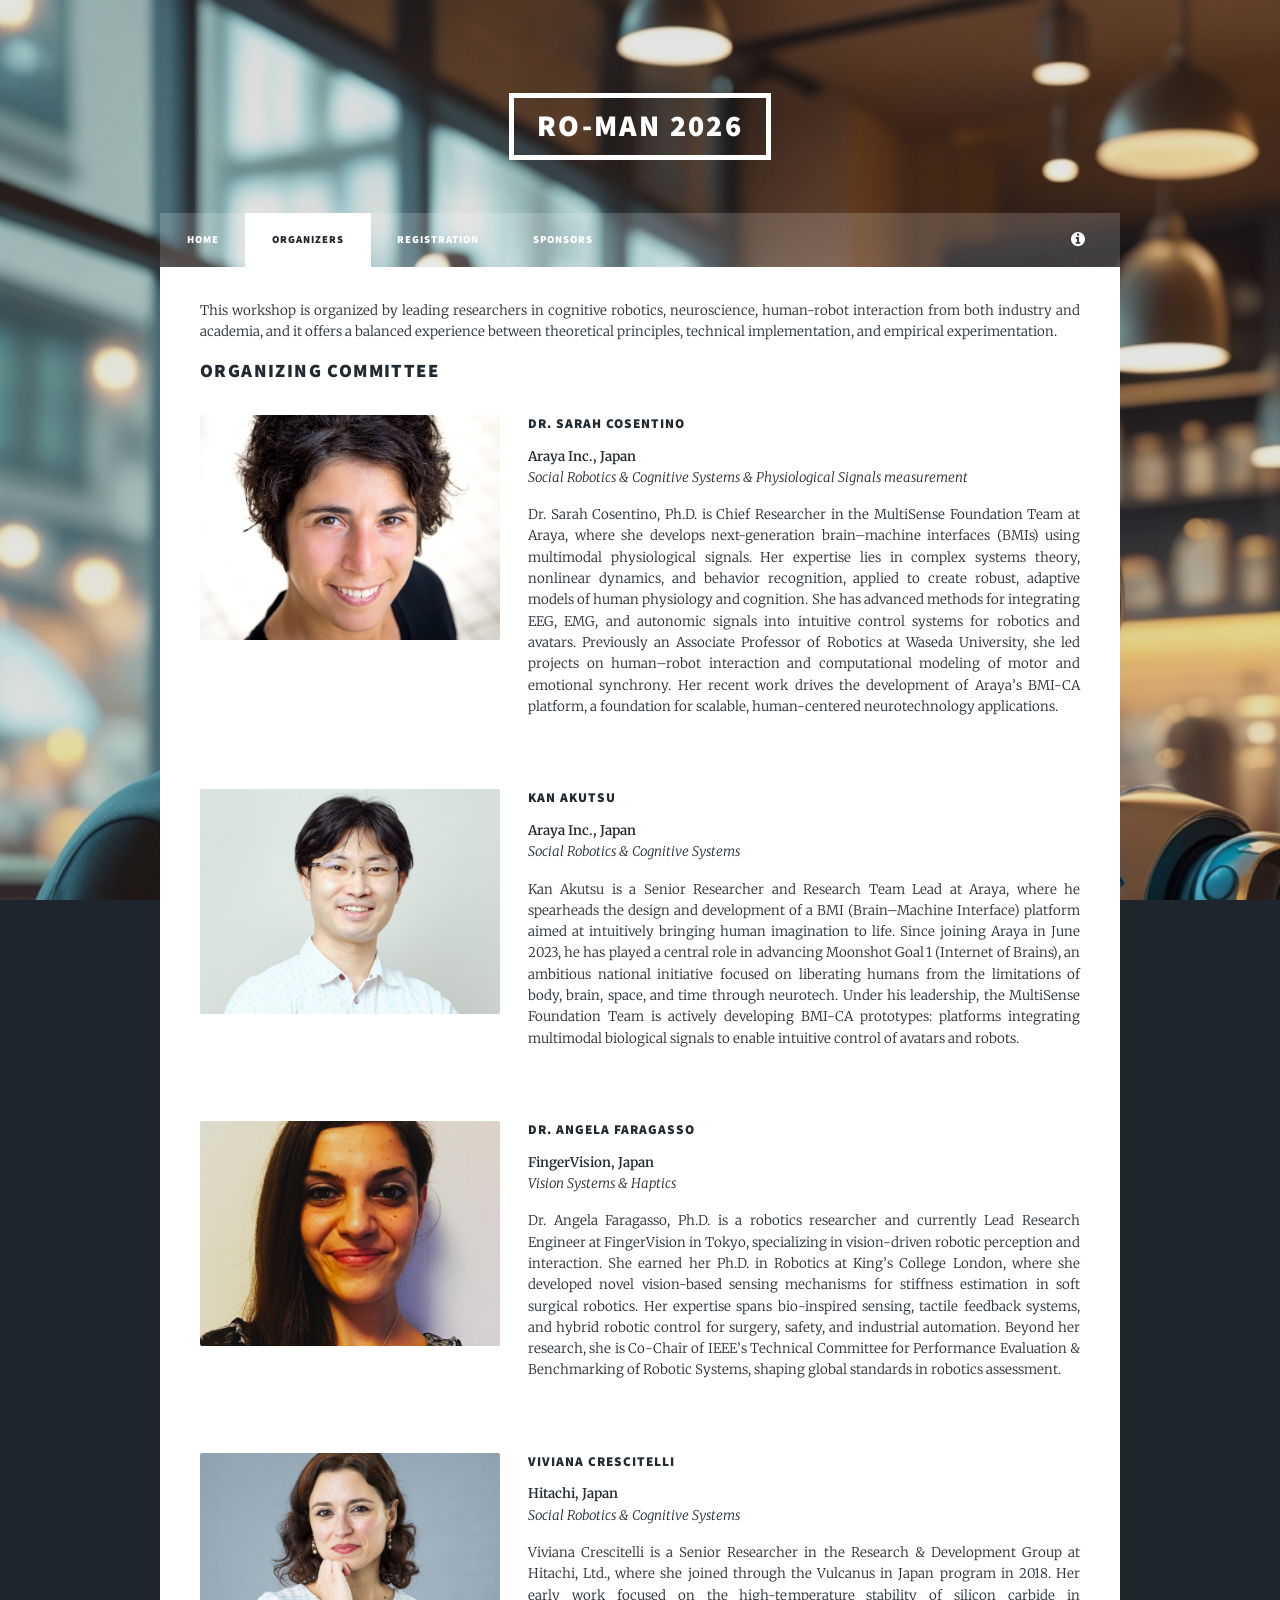
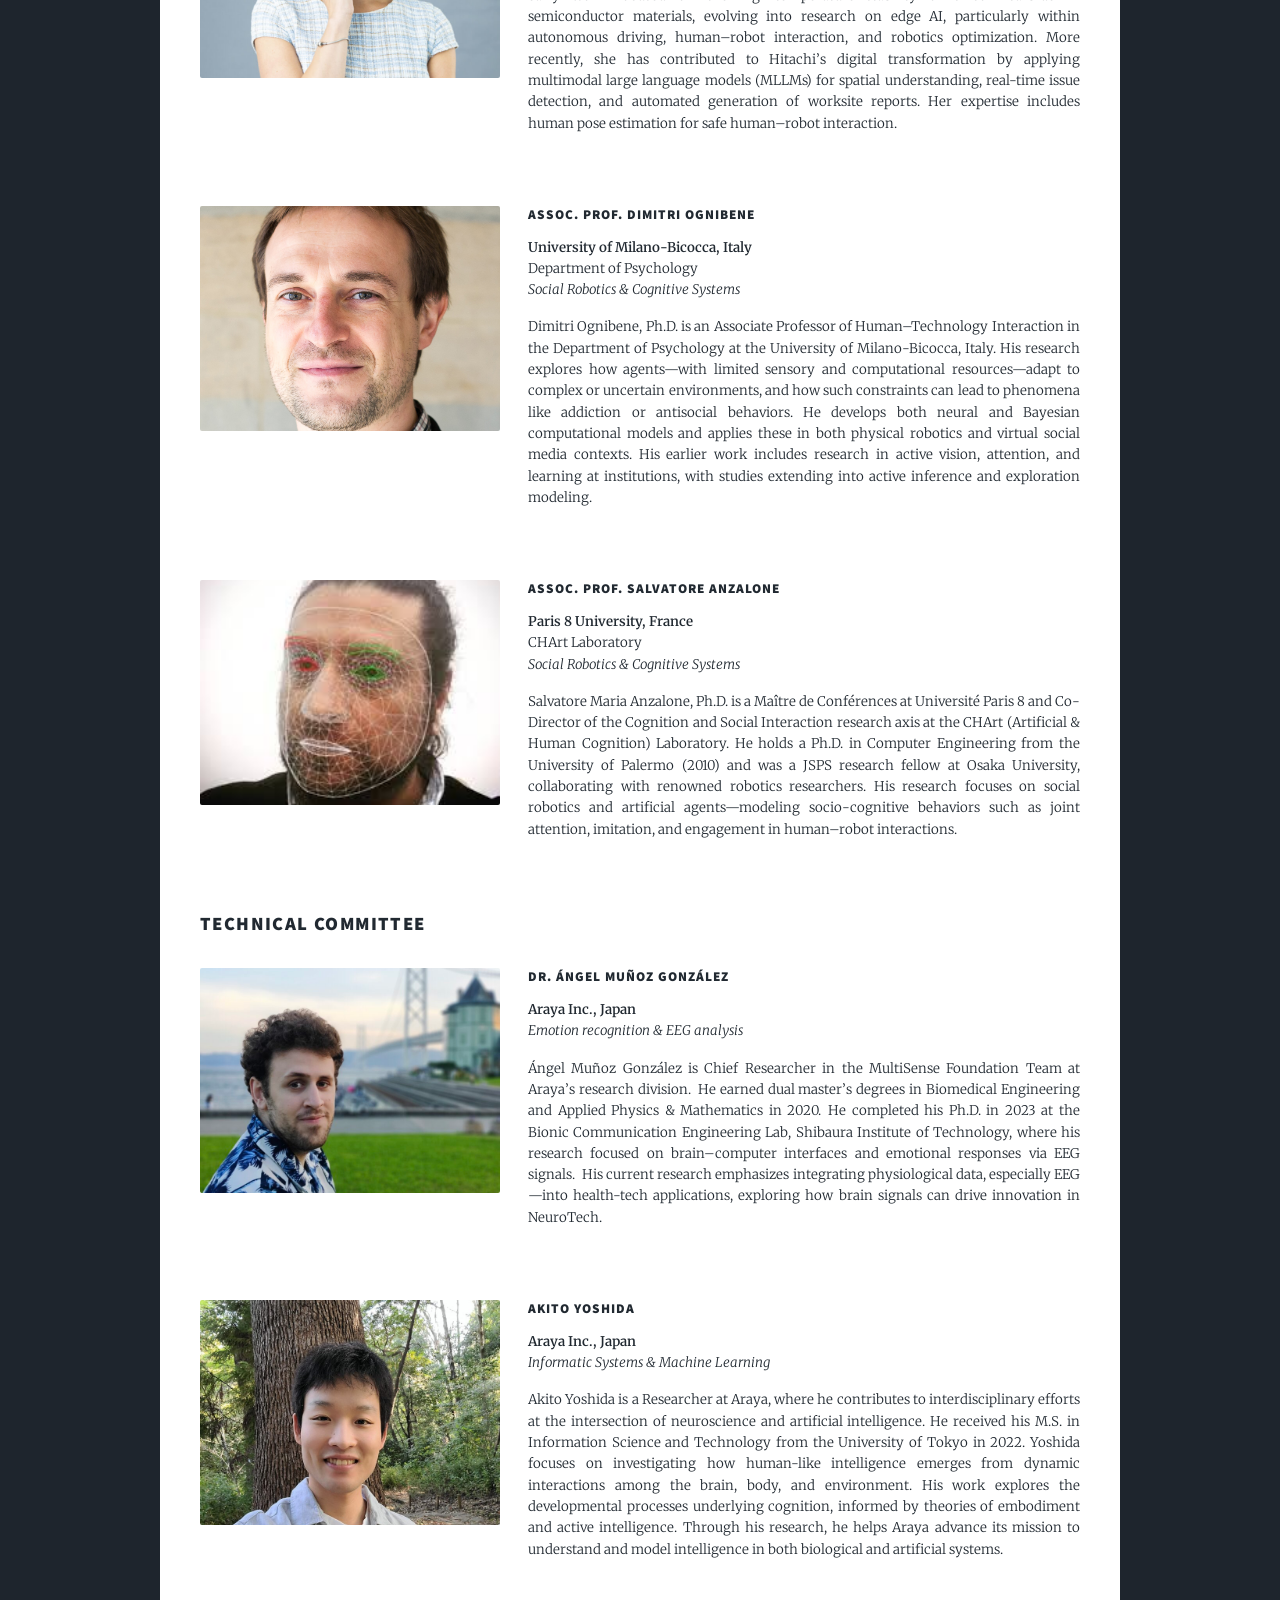
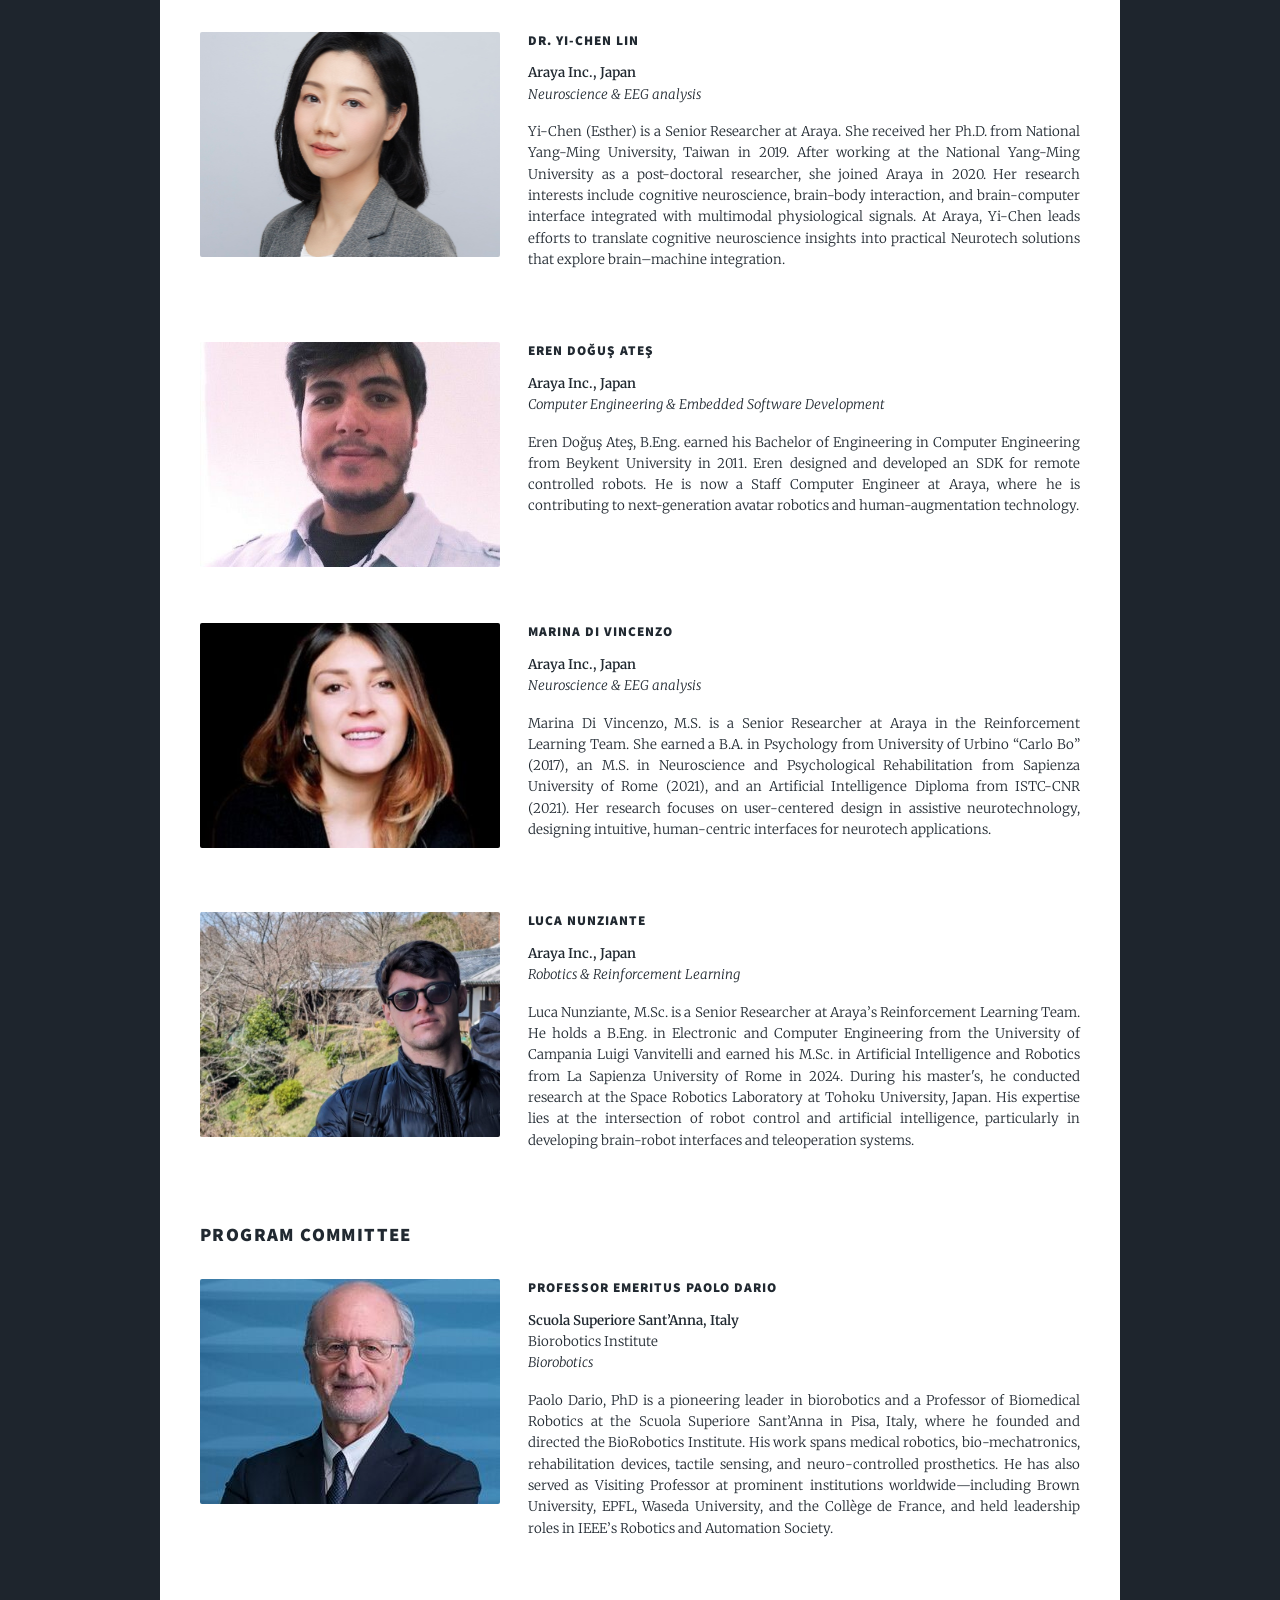
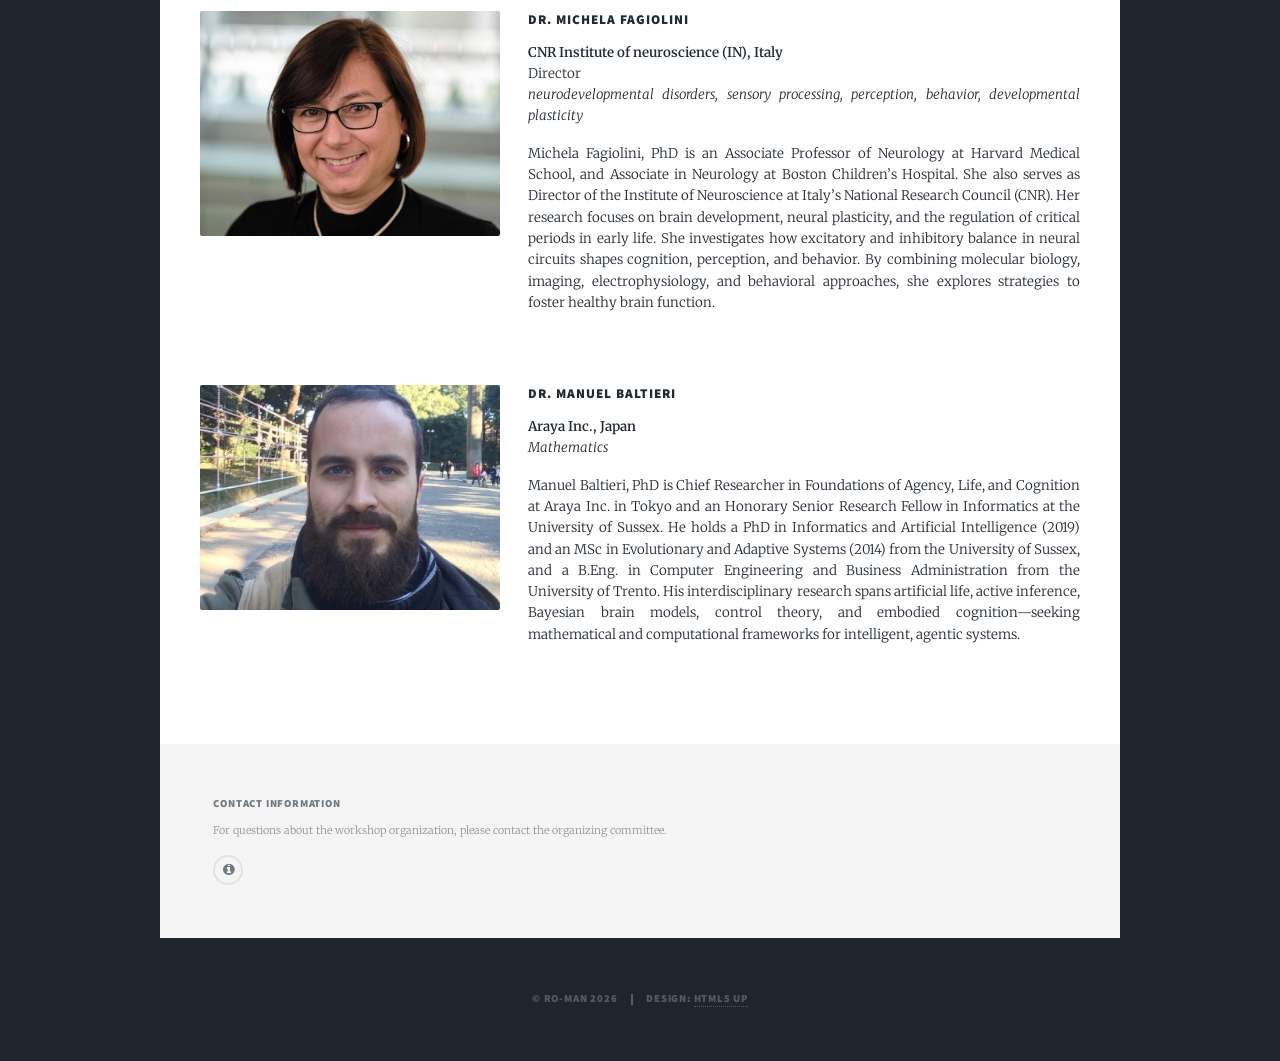
==== organizers.html @ e5a33636 "Initial 2026 Arkairos workshop website" ====
<!DOCTYPE HTML>
<!--
	Massively by HTML5 UP
	html5up.net | @ajlkn
	Free for personal and commercial use under the CCA 3.0 license (html5up.net/license)
-->
<html>
	<head>
		<title>Organizers - Extended Self II: AI Symbiosis, Agency, and Trust in Robotic Avatars</title>
		<meta charset="utf-8" />
		<meta name="viewport" content="width=device-width, initial-scale=1, user-scalable=no" />
		<link rel="stylesheet" href="assets/css/main.css" />
		<noscript><link rel="stylesheet" href="assets/css/noscript.css" /></noscript>
		<link rel="icon" href="images/favicon-16x16.png" type="image/png" sizes="16x16"/>

		<style>
		/* Media layout for organizer entries */
		.organizer{
			display:flex;
			gap:28px;
			align-items:flex-start;
			margin:32px 0 56px;
		}
		.organizer .photo{
			flex:0 0 300px;           /* image column width */
			max-width:300px;
			width:100%;
			aspect-ratio:4/3;         /* keeps shape like the screenshot */
			object-fit:cover;
			border-radius:2px;
		}
		.organizer .bio{
			flex:1;
		}
		@media (max-width: 980px){
			.organizer{ flex-direction:column; }
			.organizer .photo{ max-width:100%; }
		}
		</style>

	</head>
	<body class="is-loading">

		<!-- Wrapper -->
			<div id="wrapper">

				<!-- Header -->
					<header id="header">
						<a href="https://ro-man2026.org/" class="logo"> RO-MAN 2026 </a>
					</header>

				<!-- Nav -->
					<nav id="nav">
						<ul class="links">
							<li><a href="index.html">Home</a></li>
							<!-- <li><a href="gallery.html">Gallery</a></li> -->
							<li class="active"><a href="organizers.html">Organizers</a></li>
							<li><a href="registration.html">Registration</a></li>
							<!-- <li><a href="program.html">Program</a></li> -->
							<!-- <li><a href="contributions.html">Contributions</a></li> -->
							<li><a href="sponsors.html">Sponsors</a></li>
						</ul>
						<ul class="icons">
							<li><a href="https://www.jst.go.jp/moonshot/en/program/goal1/index.html" class="icon fa-info-circle"><span class="label">MOONSHOT Goal1</span></a></li>
						</ul>
					</nav>

				<!-- Main -->
					<div id="main">

						<!-- Post -->
							<section class="post">
								<p>
									This workshop is organized by leading researchers in cognitive robotics, neuroscience, human-robot interaction from both industry and academia,
									and it offers a balanced experience between theoretical principles, technical implementation, and empirical experimentation.
								</p>
<div>
								<!-- Organizers -->
								<h2>Organizing committee</h2>

								<div class="organizer">
									<img class="photo" src="images/org/sarah.jpg" alt="Dr. Sarah Cosentino">
									<div class="bio">
										<h4>Dr. Sarah Cosentino</h4>
										<p><strong>Araya Inc., Japan</strong><br>
										<em>Social Robotics &amp; Cognitive Systems &amp; Physiological Signals measurement</em>
										</p>
										<p>Dr. Sarah Cosentino, Ph.D. is Chief Researcher in the MultiSense Foundation Team at Araya, where 
											she develops next-generation brain–machine interfaces (BMIs) using multimodal physiological signals.
											Her expertise lies in complex systems theory, nonlinear dynamics, and behavior recognition, applied 
											to create robust, adaptive models of human physiology and cognition. She has advanced methods for 
											integrating EEG, EMG, and autonomic signals into intuitive control systems for robotics and avatars.
											Previously an Associate Professor of Robotics at Waseda University, she led projects on human–robot 
											interaction and computational modeling of motor and emotional synchrony. Her recent work drives the 
											development of Araya’s BMI-CA platform, a foundation for scalable, human-centered neurotechnology 
											applications.
										</p>
									</div>
								</div>

								<div class="organizer">
									<img class="photo" src="images/org/akutsu.jpeg" alt="Kan Akutsu">
									<div class="bio">
										<h4>Kan Akutsu</h4>
										<p><strong>Araya Inc., Japan</strong><br>
										<em>Social Robotics &amp; Cognitive Systems</em>
										</p>
										<p>Kan Akutsu is a Senior Researcher and Research Team Lead at Araya, where 
											he spearheads the design and development of a BMI (Brain–Machine Interface) 
											platform aimed at intuitively bringing human imagination to life. Since 
											joining Araya in June 2023, he has played a central role in advancing Moonshot 
											Goal 1 (Internet of Brains), an ambitious national initiative focused on liberating 
											humans from the limitations of body, brain, space, and time through neurotech. Under 
											his leadership, the MultiSense Foundation Team is actively developing BMI‑CA prototypes: 
											platforms integrating multimodal biological signals to enable intuitive control 
											of avatars and robots. 
										</p>
									</div>
								</div>

								<div class="organizer">
									<img class="photo" src="images/org/angela.png" alt="Dr. Angela Faragasso">
									<div class="bio">
										<h4>Dr. Angela Faragasso</h4>
										<p><strong>FingerVision, Japan</strong><br>
										<em>Vision Systems &amp; Haptics</em>
										</p>
										<p>Dr. Angela Faragasso, Ph.D. is a robotics researcher and currently Lead Research Engineer 
											at FingerVision in Tokyo, specializing in vision-driven robotic perception and interaction.
											She earned her Ph.D. in Robotics at King’s College London, where she developed novel 
											vision-based sensing mechanisms for stiffness estimation in soft surgical robotics.
											Her expertise spans bio-inspired sensing, tactile feedback systems, and hybrid robotic control 
											for surgery, safety, and industrial automation. Beyond her research, she is Co-Chair of IEEE’s 
											Technical Committee for Performance Evaluation & Benchmarking of Robotic Systems, shaping 
											global standards in robotics assessment.
										</p>
									</div>
								</div>

								<div class="organizer">
									<img class="photo" src="images/org/viviana.jpg" alt="Viviana Crescitelli">
									<div class="bio">
										<h4>Viviana Crescitelli</h4>
										<p><strong>Hitachi, Japan</strong><br>
										<em>Social Robotics &amp; Cognitive Systems</em>
										</p>
										<p>Viviana Crescitelli is a Senior Researcher in the Research & Development Group at Hitachi, 
											Ltd., where she joined through the Vulcanus in Japan program in 2018. Her early work focused 
											on the high-temperature stability of silicon carbide in semiconductor materials, evolving 
											into research on edge AI, particularly within autonomous driving, human–robot interaction, 
											and robotics optimization. More recently, she has contributed to Hitachi’s digital 
											transformation by applying multimodal large language models (MLLMs) for spatial understanding, 
											real-time issue detection, and automated generation of worksite reports. Her expertise includes 
											human pose estimation for safe human–robot interaction. 
										</p>
									</div>
								</div>

								<div class="organizer">
									<img class="photo" src="images/org/dimitri.jpg" alt="Assoc. Prof. Dimitri Ognibene">
									<div class="bio">
										<h4>Assoc. Prof. Dimitri Ognibene</h4>
										<p><strong>University of Milano-Bicocca, Italy</strong><br>
											Department of Psychology<br>
										<em>Social Robotics &amp; Cognitive Systems</em>
										</p>
										<p>Dimitri Ognibene, Ph.D. is an Associate Professor of Human–Technology Interaction 
											in the Department of Psychology at the University of Milano-Bicocca, Italy. His 
											research explores how agents—with limited sensory and computational resources—adapt 
											to complex or uncertain environments, and how such constraints can lead to phenomena 
											like addiction or antisocial behaviors. He develops both neural and Bayesian 
											computational models and applies these in both physical robotics and virtual social 
											media contexts. His earlier work includes research in active vision, attention, and 
											learning at institutions, with studies extending into active inference and exploration modeling.
										</p>
									</div>
								</div>

								<div class="organizer">
									<img class="photo" src="images/org/salvatore.jpg" alt="Assoc. Prof. Salvatore Anzalone">
									<div class="bio">
										<h4>Assoc. Prof. Salvatore Anzalone</h4>
										<p><strong>Paris 8 University, France</strong><br>
											CHArt Laboratory<br>
										<em>Social Robotics &amp; Cognitive Systems</em>
										</p>
										<p>Salvatore Maria Anzalone, Ph.D. is a Maître de Conférences at Université Paris 8 
											and Co-Director of the Cognition and Social Interaction research axis at the CHArt 
											(Artificial & Human Cognition) Laboratory. He holds a Ph.D. in Computer Engineering 
											from the University of Palermo (2010) and was a JSPS research fellow at Osaka University, 
											collaborating with renowned robotics researchers. His research focuses on social robotics 
											and artificial agents—modeling socio-cognitive behaviors such as joint attention, 
											imitation, and engagement in human–robot interactions.
										</p>
									</div>
								</div>								
</div>
<div>
								<!-- Technical -->
								<h2>Technical committee</h2>

								<div class="organizer">
									<img class="photo" src="images/org/angel.jpg" alt="Dr. Ángel Muñoz González">
									<div class="bio">
										<h4>Dr. Ángel Muñoz González</h4>
										<p><strong>Araya Inc., Japan</strong><br>
										<em>Emotion recognition &amp; EEG analysis</em>
										</p>
										<p> Ángel Muñoz González is Chief Researcher in the MultiSense Foundation Team at Araya’s 
											research division. He earned dual master’s degrees in Biomedical Engineering 
											and Applied Physics & Mathematics in 2020. He completed his Ph.D. in 2023 at 
											the Bionic Communication Engineering Lab, Shibaura Institute of Technology, 
											where his research focused on brain–computer interfaces and emotional responses 
											via EEG signals. His current research emphasizes integrating physiological data, especially 
											EEG—into health-tech applications, exploring how brain signals can drive innovation in NeuroTech. 
										</p>
									</div>
								</div>

								<div class="organizer">
									<img class="photo" src="images/org/akito.jpg" alt="Akito Yoshida">
									<div class="bio">
										<h4>Akito Yoshida</h4>
										<p><strong>Araya Inc., Japan</strong><br>
										<em>Informatic Systems &amp; Machine Learning</em>
										</p>
										<p>Akito Yoshida is a Researcher at Araya, where he contributes to interdisciplinary efforts 
											at the intersection of neuroscience and artificial intelligence. He received his M.S. in 
											Information Science and Technology from the University of Tokyo in 2022. Yoshida focuses 
											on investigating how human-like intelligence emerges from dynamic interactions among the 
											brain, body, and environment. His work explores the developmental processes underlying 
											cognition, informed by theories of embodiment and active intelligence. Through his research, 
											he helps Araya advance its mission to understand and model intelligence in both biological 
											and artificial systems.
										</p>
									</div>
								</div>

								<div class="organizer">
									<img class="photo" src="images/org/esther.jpg" alt="Dr. Yi-Chen Lin">
									<div class="bio">
										<h4>Dr. Yi-Chen Lin</h4>
										<p><strong>Araya Inc., Japan</strong><br>
										<em>Neuroscience &amp; EEG analysis</em>
										</p>
										<p>Yi-Chen (Esther) is a Senior Researcher at Araya. She received her Ph.D. 
											from National Yang-Ming University, Taiwan in 2019.	After working at the 
											National Yang-Ming University as a post-doctoral researcher, she joined 
											Araya in 2020. Her research interests include cognitive neuroscience, 
											brain-body interaction, and brain-computer interface integrated with 
											multimodal physiological signals. At Araya, Yi‑Chen leads efforts to 
											translate cognitive neuroscience insights into practical Neurotech 
											solutions that explore brain–machine integration.
											
										</p>
									</div>
								</div>

								<div class="organizer">
									<img class="photo" src="images/org/eren.jpg" alt="Eren Doğuş Ateş">
									<div class="bio">
										<h4>Eren Doğuş Ateş</h4>
										<p><strong>Araya Inc., Japan</strong><br>
										<em>Computer Engineering &amp; Embedded Software Development</em>
										</p>
										<p>Eren Doğuş Ateş, B.Eng. earned his Bachelor of Engineering 
											in Computer Engineering from Beykent University in 2011. 
											Eren designed and developed an SDK for remote controlled robots. He is now a Staff 
											Computer Engineer at Araya, where he is contributing to next-generation avatar 
											robotics and human-augmentation technology.
										</p>
									</div>
								</div>

								<div class="organizer">
									<img class="photo" src="images/org/marina.jpeg" alt="Marina Di Vincenzo">
									<div class="bio">
										<h4>Marina Di Vincenzo</h4>
										<p><strong>Araya Inc., Japan</strong><br>
										<em>Neuroscience &amp; EEG analysis</em>
										</p>
										<p>Marina Di Vincenzo, M.S. is a Senior Researcher at Araya in the Reinforcement Learning Team.
											She earned a B.A. in Psychology from University of Urbino “Carlo Bo” (2017), an M.S. in 
											Neuroscience and Psychological Rehabilitation from Sapienza University of Rome (2021), 
											and an Artificial Intelligence Diploma from ISTC‑CNR (2021). Her research focuses on 
											user‑centered design in assistive neurotechnology, designing intuitive, human-centric 
											interfaces for neurotech applications.
										</p>
									</div>
								</div>

								<div class="organizer">
									<img class="photo" src="images/org/luca.jpg" alt="Luca Nunziante">
									<div class="bio">
										<h4>Luca Nunziante</h4>
										<p><strong>Araya Inc., Japan</strong><br>
										<em>Robotics &amp; Reinforcement Learning</em>
										</p>
										<p>Luca Nunziante, M.Sc. is a Senior Researcher at Araya’s Reinforcement Learning Team.
											He holds a B.Eng. in Electronic and Computer Engineering from the University of Campania 
											Luigi Vanvitelli and earned his M.Sc. in Artificial Intelligence and Robotics from 
											La Sapienza University of Rome in 2024. During his master's, he conducted research at 
											the Space Robotics Laboratory at Tohoku University, Japan. His expertise lies at the
											intersection of robot control and artificial intelligence, particularly in developing 
											brain-robot interfaces and teleoperation systems.
										</p>
									</div>
								</div>		
</div>
<div>								
								<!-- Peer review -->
								<h2>Program committee</h2>

								<div class="organizer">
									<img class="photo" src="images/org/paolo.jpg" alt="Professor Emeritus Paolo Dario">
									<div class="bio">
										<h4>Professor Emeritus Paolo Dario</h4>
										<p><strong>Scuola Superiore Sant’Anna, Italy</strong><br>
											Biorobotics Institute<br>
										<em>Biorobotics</em>
										</p>
										<p>Paolo Dario, PhD is a pioneering leader in biorobotics and a Professor of Biomedical Robotics 
											at the Scuola Superiore Sant’Anna in Pisa, Italy, where he founded and directed the BioRobotics Institute. 
											His work spans medical robotics, bio‑mechatronics, rehabilitation devices, tactile sensing, and 
											neuro‑controlled prosthetics. He has also served as Visiting Professor at prominent 
											institutions worldwide—including Brown University, EPFL, Waseda University, and the Collège de 
											France, and held leadership roles in IEEE’s Robotics and Automation Society.
										</p>
									</div>
								</div>
								
								<div class="organizer">
									<img class="photo" src="images/org/michela.jpg" alt="Dr. Michela Fagiolini">
									<div class="bio">
										<h4>Dr. Michela Fagiolini</h4>
										<p><strong>CNR Institute of neuroscience (IN), Italy</strong><br>
											Director<br>
										<em>neurodevelopmental disorders, sensory processing, perception, behavior, developmental plasticity</em>
										</p>
										<p>Michela Fagiolini, PhD is an Associate Professor of Neurology at Harvard Medical School, and Associate 
											in Neurology at Boston Children’s Hospital. She also serves as Director of the Institute of Neuroscience at 
											Italy’s National Research Council (CNR). Her research focuses on brain development, neural plasticity, 
											and the regulation of critical periods in early life. She investigates how excitatory and inhibitory 
											balance in neural circuits shapes cognition, perception, and behavior. By combining molecular biology, 
											imaging, electrophysiology, and behavioral approaches, she explores strategies to foster healthy 
											brain function.
										</p>
									</div>
								</div>

								<div class="organizer">
									<img class="photo" src="images/org/manuel.jpg" alt="Dr. Manuel Baltieri">
									<div class="bio">
										<h4>Dr. Manuel Baltieri</h4>
										<p><strong>Araya Inc., Japan</strong><br>
										<em>Mathematics</em>
										</p>
										<p>Manuel Baltieri, PhD is Chief Researcher in Foundations of Agency, Life, and Cognition at Araya Inc. in Tokyo 
											and an Honorary Senior Research Fellow in Informatics at the University of Sussex. He holds a PhD in Informatics 
											and Artificial Intelligence (2019) and an MSc in Evolutionary and Adaptive Systems (2014) from the University of 
											Sussex, and a B.Eng. in Computer Engineering and Business Administration from the University of Trento.
											His interdisciplinary research spans artificial life, active inference, Bayesian brain models, control theory, and 
											embodied cognition—seeking mathematical and computational frameworks for intelligent, agentic systems.
										</p>
									</div>
								</div>

</div>




<!--
								<h3>Invited Speakers</h3>
								<p>We are pleased to announce distinguished speakers who will share their expertise in various aspects of agency and trust in robotic avatars:</p>

								<div class="table-wrapper">
									<table>
										<thead>
											<tr>
												<th>Name</th>
												<th>Affiliation</th>
												<th>Research Focus</th>
												<th>Talk Topic</th>
											</tr>
										</thead>
										<tbody>
											<tr>
												<td><strong>Dr. Sarah Cosentino</strong></td>
												<td>Waseda University</td>
												<td>Social Robotics</td>
												<td>Cognitive Foundations of Avatar Control</td>
											</tr>
											<tr>
												<td><strong>Prof. Fabio Bonsignorio</strong></td>
												<td>Scuola Superiore Sant'Anna</td>
												<td>Cognitive Robotics</td>
												<td>Measuring Agency in Robotic Systems</td>
											</tr>
											<tr>
												<td><strong>To be announced</strong></td>
												<td>Leading Institution</td>
												<td>Neuroscience & HCI</td>
												<td>Neural Mechanisms of Agency</td>
											</tr>
											<tr>
												<td><strong>To be announced</strong></td>
												<td>Leading Institution</td>
												<td>Avatar Technologies</td>
												<td>Trust in Virtual Embodiment</td>
											</tr>
										</tbody>
									</table>
								</div>

								<h3>Panel Members</h3>
								<p>The workshop will feature a multidisciplinary panel discussion bringing together experts from different fields:</p>
								<ul>
									<li><strong>Cognitive Neuroscience:</strong> Understanding the neural basis of agency</li>
									<li><strong>Robotics Engineering:</strong> Technical challenges in avatar control systems</li>
									<li><strong>Human Factors:</strong> User experience and interface design</li>
									<li><strong>Psychology:</strong> Trust and acceptance in human-machine interaction</li>
									<li><strong>Ethics:</strong> Implications of post-biological control systems</li>
								</ul>

								<h3>Technical Committee Support</h3>
								<p>This workshop is supported by relevant IEEE RAS Technical Committees and research groups focused on:</p>
								<ul>
									<li>Cognitive Robotics</li>
									<li>Human-Robot Interaction</li>
									<li>Performance Evaluation and Benchmarking</li>
									<li>Teleoperation and Telepresence</li>
								</ul>
							-->
							</section>

					</div>

				<!-- Footer -->
					<footer id="footer">
						<section>
							<h3>Contact Information</h3>
							<p>For questions about the workshop organization, please contact the organizing committee.</p>
							<ul class="icons alt">
								<li><a href="https://www.jst.go.jp/moonshot/en/program/goal1/index.html" class="icon fa-info-circle"><span class="label">MOONSHOT Goal1</span></a></li>
							</ul>
						</section>
					</footer>

				<!-- Copyright -->
					<div id="copyright">
						<ul><li>&copy; RO-MAN 2026</li><li>Design: <a href="https://html5up.net">HTML5 UP</a></li></ul>
					</div>

			</div>

		<!-- Scripts -->
			<script src="assets/js/jquery.min.js"></script>
			<script src="assets/js/jquery.scrollex.min.js"></script>
			<script src="assets/js/jquery.scrolly.min.js"></script>
			<script src="assets/js/skel.min.js"></script>
			<script src="assets/js/util.js"></script>
			<script src="assets/js/main.js"></script>

	</body>
</html>
---- assets/css/main.css ----
@import url(font-awesome.min.css);
@import url("https://fonts.googleapis.com/css?family=Merriweather:300,700,300italic,700italic|Source+Sans+Pro:900");

/*
	Massively by HTML5 UP
	html5up.net | @ajlkn
	Free for personal and commercial use under the CCA 3.0 license (html5up.net/license)
*/

/* Reset */

	html, body, div, span, applet, object, iframe, h1, h2, h3, h4, h5, h6, p, blockquote, pre, a, abbr, acronym, address, big, cite, code, del, dfn, em, img, ins, kbd, q, s, samp, small, strike, strong, sub, sup, tt, var, b, u, i, center, dl, dt, dd, ol, ul, li, fieldset, form, label, legend, table, caption, tbody, tfoot, thead, tr, th, td, article, aside, canvas, details, embed, figure, figcaption, footer, header, hgroup, menu, nav, output, ruby, section, summary, time, mark, audio, video {
		margin: 0;
		padding: 0;
		border: 0;
		font-size: 100%;
		font: inherit;
		vertical-align: baseline;
	}

	article, aside, details, figcaption, figure, footer, header, hgroup, menu, nav, section {
		display: block;
	}

	body {
		line-height: 1;
	}

	ol, ul {
		list-style: none;
	}

	blockquote, q {
		quotes: none;
	}

	blockquote:before, blockquote:after, q:before, q:after {
		content: '';
		content: none;
	}

	table {
		border-collapse: collapse;
		border-spacing: 0;
	}

	body {
		-webkit-text-size-adjust: none;
	}

/* Box Model */

	*, *:before, *:after {
		-moz-box-sizing: border-box;
		-webkit-box-sizing: border-box;
		box-sizing: border-box;
	}

/* Grid */

	.row {
		border-bottom: solid 1px transparent;
		-moz-box-sizing: border-box;
		-webkit-box-sizing: border-box;
		box-sizing: border-box;
	}

	.row > * {
		float: left;
		-moz-box-sizing: border-box;
		-webkit-box-sizing: border-box;
		box-sizing: border-box;
	}

	.row:after, .row:before {
		content: '';
		display: block;
		clear: both;
		height: 0;
	}

	.row.uniform > * > :first-child {
		margin-top: 0;
	}

	.row.uniform > * > :last-child {
		margin-bottom: 0;
	}

	.row.\30 \25 > * {
		padding: 0 0 0 0rem;
	}

	.row.\30 \25 {
		margin: 0 0 -1px 0rem;
	}

	.row.uniform.\30 \25 > * {
		padding: 0rem 0 0 0rem;
	}

	.row.uniform.\30 \25 {
		margin: 0rem 0 -1px 0rem;
	}

	.row > * {
		padding: 0 0 0 1.5rem;
	}

	.row {
		margin: 0 0 -1px -1.5rem;
	}

	.row.uniform > * {
		padding: 1.5rem 0 0 1.5rem;
	}

	.row.uniform {
		margin: -1.5rem 0 -1px -1.5rem;
	}

	.row.\32 00\25 > * {
		padding: 0 0 0 3rem;
	}

	.row.\32 00\25 {
		margin: 0 0 -1px -3rem;
	}

	.row.uniform.\32 00\25 > * {
		padding: 3rem 0 0 3rem;
	}

	.row.uniform.\32 00\25 {
		margin: -3rem 0 -1px -3rem;
	}

	.row.\31 50\25 > * {
		padding: 0 0 0 2.25rem;
	}

	.row.\31 50\25 {
		margin: 0 0 -1px -2.25rem;
	}

	.row.uniform.\31 50\25 > * {
		padding: 2.25rem 0 0 2.25rem;
	}

	.row.uniform.\31 50\25 {
		margin: -2.25rem 0 -1px -2.25rem;
	}

	.row.\35 0\25 > * {
		padding: 0 0 0 0.75rem;
	}

	.row.\35 0\25 {
		margin: 0 0 -1px -0.75rem;
	}

	.row.uniform.\35 0\25 > * {
		padding: 0.75rem 0 0 0.75rem;
	}

	.row.uniform.\35 0\25 {
		margin: -0.75rem 0 -1px -0.75rem;
	}

	.row.\32 5\25 > * {
		padding: 0 0 0 0.375rem;
	}

	.row.\32 5\25 {
		margin: 0 0 -1px -0.375rem;
	}

	.row.uniform.\32 5\25 > * {
		padding: 0.375rem 0 0 0.375rem;
	}

	.row.uniform.\32 5\25 {
		margin: -0.375rem 0 -1px -0.375rem;
	}

	.\31 2u, .\31 2u\24 {
		width: 100%;
		clear: none;
		margin-left: 0;
	}

	.\31 1u, .\31 1u\24 {
		width: 91.6666666667%;
		clear: none;
		margin-left: 0;
	}

	.\31 0u, .\31 0u\24 {
		width: 83.3333333333%;
		clear: none;
		margin-left: 0;
	}

	.\39 u, .\39 u\24 {
		width: 75%;
		clear: none;
		margin-left: 0;
	}

	.\38 u, .\38 u\24 {
		width: 66.6666666667%;
		clear: none;
		margin-left: 0;
	}

	.\37 u, .\37 u\24 {
		width: 58.3333333333%;
		clear: none;
		margin-left: 0;
	}

	.\36 u, .\36 u\24 {
		width: 50%;
		clear: none;
		margin-left: 0;
	}

	.\35 u, .\35 u\24 {
		width: 41.6666666667%;
		clear: none;
		margin-left: 0;
	}

	.\34 u, .\34 u\24 {
		width: 33.3333333333%;
		clear: none;
		margin-left: 0;
	}

	.\33 u, .\33 u\24 {
		width: 25%;
		clear: none;
		margin-left: 0;
	}

	.\32 u, .\32 u\24 {
		width: 16.6666666667%;
		clear: none;
		margin-left: 0;
	}

	.\31 u, .\31 u\24 {
		width: 8.3333333333%;
		clear: none;
		margin-left: 0;
	}

	.\31 2u\24 + *,
	.\31 1u\24 + *,
	.\31 0u\24 + *,
	.\39 u\24 + *,
	.\38 u\24 + *,
	.\37 u\24 + *,
	.\36 u\24 + *,
	.\35 u\24 + *,
	.\34 u\24 + *,
	.\33 u\24 + *,
	.\32 u\24 + *,
	.\31 u\24 + * {
		clear: left;
	}

	.\-11u {
		margin-left: 91.66667%;
	}

	.\-10u {
		margin-left: 83.33333%;
	}

	.\-9u {
		margin-left: 75%;
	}

	.\-8u {
		margin-left: 66.66667%;
	}

	.\-7u {
		margin-left: 58.33333%;
	}

	.\-6u {
		margin-left: 50%;
	}

	.\-5u {
		margin-left: 41.66667%;
	}

	.\-4u {
		margin-left: 33.33333%;
	}

	.\-3u {
		margin-left: 25%;
	}

	.\-2u {
		margin-left: 16.66667%;
	}

	.\-1u {
		margin-left: 8.33333%;
	}

	@media screen and (max-width: 1680px) {

		.row > * {
			padding: 0 0 0 1.5rem;
		}

		.row {
			margin: 0 0 -1px -1.5rem;
		}

		.row.uniform > * {
			padding: 1.5rem 0 0 1.5rem;
		}

		.row.uniform {
			margin: -1.5rem 0 -1px -1.5rem;
		}

		.row.\32 00\25 > * {
			padding: 0 0 0 3rem;
		}

		.row.\32 00\25 {
			margin: 0 0 -1px -3rem;
		}

		.row.uniform.\32 00\25 > * {
			padding: 3rem 0 0 3rem;
		}

		.row.uniform.\32 00\25 {
			margin: -3rem 0 -1px -3rem;
		}

		.row.\31 50\25 > * {
			padding: 0 0 0 2.25rem;
		}

		.row.\31 50\25 {
			margin: 0 0 -1px -2.25rem;
		}

		.row.uniform.\31 50\25 > * {
			padding: 2.25rem 0 0 2.25rem;
		}

		.row.uniform.\31 50\25 {
			margin: -2.25rem 0 -1px -2.25rem;
		}

		.row.\35 0\25 > * {
			padding: 0 0 0 0.75rem;
		}

		.row.\35 0\25 {
			margin: 0 0 -1px -0.75rem;
		}

		.row.uniform.\35 0\25 > * {
			padding: 0.75rem 0 0 0.75rem;
		}

		.row.uniform.\35 0\25 {
			margin: -0.75rem 0 -1px -0.75rem;
		}

		.row.\32 5\25 > * {
			padding: 0 0 0 0.375rem;
		}

		.row.\32 5\25 {
			margin: 0 0 -1px -0.375rem;
		}

		.row.uniform.\32 5\25 > * {
			padding: 0.375rem 0 0 0.375rem;
		}

		.row.uniform.\32 5\25 {
			margin: -0.375rem 0 -1px -0.375rem;
		}

		.\31 2u\28xlarge\29, .\31 2u\24\28xlarge\29 {
			width: 100%;
			clear: none;
			margin-left: 0;
		}

		.\31 1u\28xlarge\29, .\31 1u\24\28xlarge\29 {
			width: 91.6666666667%;
			clear: none;
			margin-left: 0;
		}

		.\31 0u\28xlarge\29, .\31 0u\24\28xlarge\29 {
			width: 83.3333333333%;
			clear: none;
			margin-left: 0;
		}

		.\39 u\28xlarge\29, .\39 u\24\28xlarge\29 {
			width: 75%;
			clear: none;
			margin-left: 0;
		}

		.\38 u\28xlarge\29, .\38 u\24\28xlarge\29 {
			width: 66.6666666667%;
			clear: none;
			margin-left: 0;
		}

		.\37 u\28xlarge\29, .\37 u\24\28xlarge\29 {
			width: 58.3333333333%;
			clear: none;
			margin-left: 0;
		}

		.\36 u\28xlarge\29, .\36 u\24\28xlarge\29 {
			width: 50%;
			clear: none;
			margin-left: 0;
		}

		.\35 u\28xlarge\29, .\35 u\24\28xlarge\29 {
			width: 41.6666666667%;
			clear: none;
			margin-left: 0;
		}

		.\34 u\28xlarge\29, .\34 u\24\28xlarge\29 {
			width: 33.3333333333%;
			clear: none;
			margin-left: 0;
		}

		.\33 u\28xlarge\29, .\33 u\24\28xlarge\29 {
			width: 25%;
			clear: none;
			margin-left: 0;
		}

		.\32 u\28xlarge\29, .\32 u\24\28xlarge\29 {
			width: 16.6666666667%;
			clear: none;
			margin-left: 0;
		}

		.\31 u\28xlarge\29, .\31 u\24\28xlarge\29 {
			width: 8.3333333333%;
			clear: none;
			margin-left: 0;
		}

		.\31 2u\24\28xlarge\29 + *,
		.\31 1u\24\28xlarge\29 + *,
		.\31 0u\24\28xlarge\29 + *,
		.\39 u\24\28xlarge\29 + *,
		.\38 u\24\28xlarge\29 + *,
		.\37 u\24\28xlarge\29 + *,
		.\36 u\24\28xlarge\29 + *,
		.\35 u\24\28xlarge\29 + *,
		.\34 u\24\28xlarge\29 + *,
		.\33 u\24\28xlarge\29 + *,
		.\32 u\24\28xlarge\29 + *,
		.\31 u\24\28xlarge\29 + * {
			clear: left;
		}

		.\-11u\28xlarge\29 {
			margin-left: 91.66667%;
		}

		.\-10u\28xlarge\29 {
			margin-left: 83.33333%;
		}

		.\-9u\28xlarge\29 {
			margin-left: 75%;
		}

		.\-8u\28xlarge\29 {
			margin-left: 66.66667%;
		}

		.\-7u\28xlarge\29 {
			margin-left: 58.33333%;
		}

		.\-6u\28xlarge\29 {
			margin-left: 50%;
		}

		.\-5u\28xlarge\29 {
			margin-left: 41.66667%;
		}

		.\-4u\28xlarge\29 {
			margin-left: 33.33333%;
		}

		.\-3u\28xlarge\29 {
			margin-left: 25%;
		}

		.\-2u\28xlarge\29 {
			margin-left: 16.66667%;
		}

		.\-1u\28xlarge\29 {
			margin-left: 8.33333%;
		}

	}

	@media screen and (max-width: 1280px) {

		.row > * {
			padding: 0 0 0 1.5rem;
		}

		.row {
			margin: 0 0 -1px -1.5rem;
		}

		.row.uniform > * {
			padding: 1.5rem 0 0 1.5rem;
		}

		.row.uniform {
			margin: -1.5rem 0 -1px -1.5rem;
		}

		.row.\32 00\25 > * {
			padding: 0 0 0 3rem;
		}

		.row.\32 00\25 {
			margin: 0 0 -1px -3rem;
		}

		.row.uniform.\32 00\25 > * {
			padding: 3rem 0 0 3rem;
		}

		.row.uniform.\32 00\25 {
			margin: -3rem 0 -1px -3rem;
		}

		.row.\31 50\25 > * {
			padding: 0 0 0 2.25rem;
		}

		.row.\31 50\25 {
			margin: 0 0 -1px -2.25rem;
		}

		.row.uniform.\31 50\25 > * {
			padding: 2.25rem 0 0 2.25rem;
		}

		.row.uniform.\31 50\25 {
			margin: -2.25rem 0 -1px -2.25rem;
		}

		.row.\35 0\25 > * {
			padding: 0 0 0 0.75rem;
		}

		.row.\35 0\25 {
			margin: 0 0 -1px -0.75rem;
		}

		.row.uniform.\35 0\25 > * {
			padding: 0.75rem 0 0 0.75rem;
		}

		.row.uniform.\35 0\25 {
			margin: -0.75rem 0 -1px -0.75rem;
		}

		.row.\32 5\25 > * {
			padding: 0 0 0 0.375rem;
		}

		.row.\32 5\25 {
			margin: 0 0 -1px -0.375rem;
		}

		.row.uniform.\32 5\25 > * {
			padding: 0.375rem 0 0 0.375rem;
		}

		.row.uniform.\32 5\25 {
			margin: -0.375rem 0 -1px -0.375rem;
		}

		.\31 2u\28large\29, .\31 2u\24\28large\29 {
			width: 100%;
			clear: none;
			margin-left: 0;
		}

		.\31 1u\28large\29, .\31 1u\24\28large\29 {
			width: 91.6666666667%;
			clear: none;
			margin-left: 0;
		}

		.\31 0u\28large\29, .\31 0u\24\28large\29 {
			width: 83.3333333333%;
			clear: none;
			margin-left: 0;
		}

		.\39 u\28large\29, .\39 u\24\28large\29 {
			width: 75%;
			clear: none;
			margin-left: 0;
		}

		.\38 u\28large\29, .\38 u\24\28large\29 {
			width: 66.6666666667%;
			clear: none;
			margin-left: 0;
		}

		.\37 u\28large\29, .\37 u\24\28large\29 {
			width: 58.3333333333%;
			clear: none;
			margin-left: 0;
		}

		.\36 u\28large\29, .\36 u\24\28large\29 {
			width: 50%;
			clear: none;
			margin-left: 0;
		}

		.\35 u\28large\29, .\35 u\24\28large\29 {
			width: 41.6666666667%;
			clear: none;
			margin-left: 0;
		}

		.\34 u\28large\29, .\34 u\24\28large\29 {
			width: 33.3333333333%;
			clear: none;
			margin-left: 0;
		}

		.\33 u\28large\29, .\33 u\24\28large\29 {
			width: 25%;
			clear: none;
			margin-left: 0;
		}

		.\32 u\28large\29, .\32 u\24\28large\29 {
			width: 16.6666666667%;
			clear: none;
			margin-left: 0;
		}

		.\31 u\28large\29, .\31 u\24\28large\29 {
			width: 8.3333333333%;
			clear: none;
			margin-left: 0;
		}

		.\31 2u\24\28large\29 + *,
		.\31 1u\24\28large\29 + *,
		.\31 0u\24\28large\29 + *,
		.\39 u\24\28large\29 + *,
		.\38 u\24\28large\29 + *,
		.\37 u\24\28large\29 + *,
		.\36 u\24\28large\29 + *,
		.\35 u\24\28large\29 + *,
		.\34 u\24\28large\29 + *,
		.\33 u\24\28large\29 + *,
		.\32 u\24\28large\29 + *,
		.\31 u\24\28large\29 + * {
			clear: left;
		}

		.\-11u\28large\29 {
			margin-left: 91.66667%;
		}

		.\-10u\28large\29 {
			margin-left: 83.33333%;
		}

		.\-9u\28large\29 {
			margin-left: 75%;
		}

		.\-8u\28large\29 {
			margin-left: 66.66667%;
		}

		.\-7u\28large\29 {
			margin-left: 58.33333%;
		}

		.\-6u\28large\29 {
			margin-left: 50%;
		}

		.\-5u\28large\29 {
			margin-left: 41.66667%;
		}

		.\-4u\28large\29 {
			margin-left: 33.33333%;
		}

		.\-3u\28large\29 {
			margin-left: 25%;
		}

		.\-2u\28large\29 {
			margin-left: 16.66667%;
		}

		.\-1u\28large\29 {
			margin-left: 8.33333%;
		}

	}

	@media screen and (max-width: 980px) {

		.row > * {
			padding: 0 0 0 1.5rem;
		}

		.row {
			margin: 0 0 -1px -1.5rem;
		}

		.row.uniform > * {
			padding: 1.5rem 0 0 1.5rem;
		}

		.row.uniform {
			margin: -1.5rem 0 -1px -1.5rem;
		}

		.row.\32 00\25 > * {
			padding: 0 0 0 3rem;
		}

		.row.\32 00\25 {
			margin: 0 0 -1px -3rem;
		}

		.row.uniform.\32 00\25 > * {
			padding: 3rem 0 0 3rem;
		}

		.row.uniform.\32 00\25 {
			margin: -3rem 0 -1px -3rem;
		}

		.row.\31 50\25 > * {
			padding: 0 0 0 2.25rem;
		}

		.row.\31 50\25 {
			margin: 0 0 -1px -2.25rem;
		}

		.row.uniform.\31 50\25 > * {
			padding: 2.25rem 0 0 2.25rem;
		}

		.row.uniform.\31 50\25 {
			margin: -2.25rem 0 -1px -2.25rem;
		}

		.row.\35 0\25 > * {
			padding: 0 0 0 0.75rem;
		}

		.row.\35 0\25 {
			margin: 0 0 -1px -0.75rem;
		}

		.row.uniform.\35 0\25 > * {
			padding: 0.75rem 0 0 0.75rem;
		}

		.row.uniform.\35 0\25 {
			margin: -0.75rem 0 -1px -0.75rem;
		}

		.row.\32 5\25 > * {
			padding: 0 0 0 0.375rem;
		}

		.row.\32 5\25 {
			margin: 0 0 -1px -0.375rem;
		}

		.row.uniform.\32 5\25 > * {
			padding: 0.375rem 0 0 0.375rem;
		}

		.row.uniform.\32 5\25 {
			margin: -0.375rem 0 -1px -0.375rem;
		}

		.\31 2u\28medium\29, .\31 2u\24\28medium\29 {
			width: 100%;
			clear: none;
			margin-left: 0;
		}

		.\31 1u\28medium\29, .\31 1u\24\28medium\29 {
			width: 91.6666666667%;
			clear: none;
			margin-left: 0;
		}

		.\31 0u\28medium\29, .\31 0u\24\28medium\29 {
			width: 83.3333333333%;
			clear: none;
			margin-left: 0;
		}

		.\39 u\28medium\29, .\39 u\24\28medium\29 {
			width: 75%;
			clear: none;
			margin-left: 0;
		}

		.\38 u\28medium\29, .\38 u\24\28medium\29 {
			width: 66.6666666667%;
			clear: none;
			margin-left: 0;
		}

		.\37 u\28medium\29, .\37 u\24\28medium\29 {
			width: 58.3333333333%;
			clear: none;
			margin-left: 0;
		}

		.\36 u\28medium\29, .\36 u\24\28medium\29 {
			width: 50%;
			clear: none;
			margin-left: 0;
		}

		.\35 u\28medium\29, .\35 u\24\28medium\29 {
			width: 41.6666666667%;
			clear: none;
			margin-left: 0;
		}

		.\34 u\28medium\29, .\34 u\24\28medium\29 {
			width: 33.3333333333%;
			clear: none;
			margin-left: 0;
		}

		.\33 u\28medium\29, .\33 u\24\28medium\29 {
			width: 25%;
			clear: none;
			margin-left: 0;
		}

		.\32 u\28medium\29, .\32 u\24\28medium\29 {
			width: 16.6666666667%;
			clear: none;
			margin-left: 0;
		}

		.\31 u\28medium\29, .\31 u\24\28medium\29 {
			width: 8.3333333333%;
			clear: none;
			margin-left: 0;
		}

		.\31 2u\24\28medium\29 + *,
		.\31 1u\24\28medium\29 + *,
		.\31 0u\24\28medium\29 + *,
		.\39 u\24\28medium\29 + *,
		.\38 u\24\28medium\29 + *,
		.\37 u\24\28medium\29 + *,
		.\36 u\24\28medium\29 + *,
		.\35 u\24\28medium\29 + *,
		.\34 u\24\28medium\29 + *,
		.\33 u\24\28medium\29 + *,
		.\32 u\24\28medium\29 + *,
		.\31 u\24\28medium\29 + * {
			clear: left;
		}

		.\-11u\28medium\29 {
			margin-left: 91.66667%;
		}

		.\-10u\28medium\29 {
			margin-left: 83.33333%;
		}

		.\-9u\28medium\29 {
			margin-left: 75%;
		}

		.\-8u\28medium\29 {
			margin-left: 66.66667%;
		}

		.\-7u\28medium\29 {
			margin-left: 58.33333%;
		}

		.\-6u\28medium\29 {
			margin-left: 50%;
		}

		.\-5u\28medium\29 {
			margin-left: 41.66667%;
		}

		.\-4u\28medium\29 {
			margin-left: 33.33333%;
		}

		.\-3u\28medium\29 {
			margin-left: 25%;
		}

		.\-2u\28medium\29 {
			margin-left: 16.66667%;
		}

		.\-1u\28medium\29 {
			margin-left: 8.33333%;
		}

	}

	@media screen and (max-width: 736px) {

		.row > * {
			padding: 0 0 0 1.5rem;
		}

		.row {
			margin: 0 0 -1px -1.5rem;
		}

		.row.uniform > * {
			padding: 1.5rem 0 0 1.5rem;
		}

		.row.uniform {
			margin: -1.5rem 0 -1px -1.5rem;
		}

		.row.\32 00\25 > * {
			padding: 0 0 0 3rem;
		}

		.row.\32 00\25 {
			margin: 0 0 -1px -3rem;
		}

		.row.uniform.\32 00\25 > * {
			padding: 3rem 0 0 3rem;
		}

		.row.uniform.\32 00\25 {
			margin: -3rem 0 -1px -3rem;
		}

		.row.\31 50\25 > * {
			padding: 0 0 0 2.25rem;
		}

		.row.\31 50\25 {
			margin: 0 0 -1px -2.25rem;
		}

		.row.uniform.\31 50\25 > * {
			padding: 2.25rem 0 0 2.25rem;
		}

		.row.uniform.\31 50\25 {
			margin: -2.25rem 0 -1px -2.25rem;
		}

		.row.\35 0\25 > * {
			padding: 0 0 0 0.75rem;
		}

		.row.\35 0\25 {
			margin: 0 0 -1px -0.75rem;
		}

		.row.uniform.\35 0\25 > * {
			padding: 0.75rem 0 0 0.75rem;
		}

		.row.uniform.\35 0\25 {
			margin: -0.75rem 0 -1px -0.75rem;
		}

		.row.\32 5\25 > * {
			padding: 0 0 0 0.375rem;
		}

		.row.\32 5\25 {
			margin: 0 0 -1px -0.375rem;
		}

		.row.uniform.\32 5\25 > * {
			padding: 0.375rem 0 0 0.375rem;
		}

		.row.uniform.\32 5\25 {
			margin: -0.375rem 0 -1px -0.375rem;
		}

		.\31 2u\28small\29, .\31 2u\24\28small\29 {
			width: 100%;
			clear: none;
			margin-left: 0;
		}

		.\31 1u\28small\29, .\31 1u\24\28small\29 {
			width: 91.6666666667%;
			clear: none;
			margin-left: 0;
		}

		.\31 0u\28small\29, .\31 0u\24\28small\29 {
			width: 83.3333333333%;
			clear: none;
			margin-left: 0;
		}

		.\39 u\28small\29, .\39 u\24\28small\29 {
			width: 75%;
			clear: none;
			margin-left: 0;
		}

		.\38 u\28small\29, .\38 u\24\28small\29 {
			width: 66.6666666667%;
			clear: none;
			margin-left: 0;
		}

		.\37 u\28small\29, .\37 u\24\28small\29 {
			width: 58.3333333333%;
			clear: none;
			margin-left: 0;
		}

		.\36 u\28small\29, .\36 u\24\28small\29 {
			width: 50%;
			clear: none;
			margin-left: 0;
		}

		.\35 u\28small\29, .\35 u\24\28small\29 {
			width: 41.6666666667%;
			clear: none;
			margin-left: 0;
		}

		.\34 u\28small\29, .\34 u\24\28small\29 {
			width: 33.3333333333%;
			clear: none;
			margin-left: 0;
		}

		.\33 u\28small\29, .\33 u\24\28small\29 {
			width: 25%;
			clear: none;
			margin-left: 0;
		}

		.\32 u\28small\29, .\32 u\24\28small\29 {
			width: 16.6666666667%;
			clear: none;
			margin-left: 0;
		}

		.\31 u\28small\29, .\31 u\24\28small\29 {
			width: 8.3333333333%;
			clear: none;
			margin-left: 0;
		}

		.\31 2u\24\28small\29 + *,
		.\31 1u\24\28small\29 + *,
		.\31 0u\24\28small\29 + *,
		.\39 u\24\28small\29 + *,
		.\38 u\24\28small\29 + *,
		.\37 u\24\28small\29 + *,
		.\36 u\24\28small\29 + *,
		.\35 u\24\28small\29 + *,
		.\34 u\24\28small\29 + *,
		.\33 u\24\28small\29 + *,
		.\32 u\24\28small\29 + *,
		.\31 u\24\28small\29 + * {
			clear: left;
		}

		.\-11u\28small\29 {
			margin-left: 91.66667%;
		}

		.\-10u\28small\29 {
			margin-left: 83.33333%;
		}

		.\-9u\28small\29 {
			margin-left: 75%;
		}

		.\-8u\28small\29 {
			margin-left: 66.66667%;
		}

		.\-7u\28small\29 {
			margin-left: 58.33333%;
		}

		.\-6u\28small\29 {
			margin-left: 50%;
		}

		.\-5u\28small\29 {
			margin-left: 41.66667%;
		}

		.\-4u\28small\29 {
			margin-left: 33.33333%;
		}

		.\-3u\28small\29 {
			margin-left: 25%;
		}

		.\-2u\28small\29 {
			margin-left: 16.66667%;
		}

		.\-1u\28small\29 {
			margin-left: 8.33333%;
		}

	}

	@media screen and (max-width: 480px) {

		.row > * {
			padding: 0 0 0 1.5rem;
		}

		.row {
			margin: 0 0 -1px -1.5rem;
		}

		.row.uniform > * {
			padding: 1.5rem 0 0 1.5rem;
		}

		.row.uniform {
			margin: -1.5rem 0 -1px -1.5rem;
		}

		.row.\32 00\25 > * {
			padding: 0 0 0 3rem;
		}

		.row.\32 00\25 {
			margin: 0 0 -1px -3rem;
		}

		.row.uniform.\32 00\25 > * {
			padding: 3rem 0 0 3rem;
		}

		.row.uniform.\32 00\25 {
			margin: -3rem 0 -1px -3rem;
		}

		.row.\31 50\25 > * {
			padding: 0 0 0 2.25rem;
		}

		.row.\31 50\25 {
			margin: 0 0 -1px -2.25rem;
		}

		.row.uniform.\31 50\25 > * {
			padding: 2.25rem 0 0 2.25rem;
		}

		.row.uniform.\31 50\25 {
			margin: -2.25rem 0 -1px -2.25rem;
		}

		.row.\35 0\25 > * {
			padding: 0 0 0 0.75rem;
		}

		.row.\35 0\25 {
			margin: 0 0 -1px -0.75rem;
		}

		.row.uniform.\35 0\25 > * {
			padding: 0.75rem 0 0 0.75rem;
		}

		.row.uniform.\35 0\25 {
			margin: -0.75rem 0 -1px -0.75rem;
		}

		.row.\32 5\25 > * {
			padding: 0 0 0 0.375rem;
		}

		.row.\32 5\25 {
			margin: 0 0 -1px -0.375rem;
		}

		.row.uniform.\32 5\25 > * {
			padding: 0.375rem 0 0 0.375rem;
		}

		.row.uniform.\32 5\25 {
			margin: -0.375rem 0 -1px -0.375rem;
		}

		.\31 2u\28xsmall\29, .\31 2u\24\28xsmall\29 {
			width: 100%;
			clear: none;
			margin-left: 0;
		}

		.\31 1u\28xsmall\29, .\31 1u\24\28xsmall\29 {
			width: 91.6666666667%;
			clear: none;
			margin-left: 0;
		}

		.\31 0u\28xsmall\29, .\31 0u\24\28xsmall\29 {
			width: 83.3333333333%;
			clear: none;
			margin-left: 0;
		}

		.\39 u\28xsmall\29, .\39 u\24\28xsmall\29 {
			width: 75%;
			clear: none;
			margin-left: 0;
		}

		.\38 u\28xsmall\29, .\38 u\24\28xsmall\29 {
			width: 66.6666666667%;
			clear: none;
			margin-left: 0;
		}

		.\37 u\28xsmall\29, .\37 u\24\28xsmall\29 {
			width: 58.3333333333%;
			clear: none;
			margin-left: 0;
		}

		.\36 u\28xsmall\29, .\36 u\24\28xsmall\29 {
			width: 50%;
			clear: none;
			margin-left: 0;
		}

		.\35 u\28xsmall\29, .\35 u\24\28xsmall\29 {
			width: 41.6666666667%;
			clear: none;
			margin-left: 0;
		}

		.\34 u\28xsmall\29, .\34 u\24\28xsmall\29 {
			width: 33.3333333333%;
			clear: none;
			margin-left: 0;
		}

		.\33 u\28xsmall\29, .\33 u\24\28xsmall\29 {
			width: 25%;
			clear: none;
			margin-left: 0;
		}

		.\32 u\28xsmall\29, .\32 u\24\28xsmall\29 {
			width: 16.6666666667%;
			clear: none;
			margin-left: 0;
		}

		.\31 u\28xsmall\29, .\31 u\24\28xsmall\29 {
			width: 8.3333333333%;
			clear: none;
			margin-left: 0;
		}

		.\31 2u\24\28xsmall\29 + *,
		.\31 1u\24\28xsmall\29 + *,
		.\31 0u\24\28xsmall\29 + *,
		.\39 u\24\28xsmall\29 + *,
		.\38 u\24\28xsmall\29 + *,
		.\37 u\24\28xsmall\29 + *,
		.\36 u\24\28xsmall\29 + *,
		.\35 u\24\28xsmall\29 + *,
		.\34 u\24\28xsmall\29 + *,
		.\33 u\24\28xsmall\29 + *,
		.\32 u\24\28xsmall\29 + *,
		.\31 u\24\28xsmall\29 + * {
			clear: left;
		}

		.\-11u\28xsmall\29 {
			margin-left: 91.66667%;
		}

		.\-10u\28xsmall\29 {
			margin-left: 83.33333%;
		}

		.\-9u\28xsmall\29 {
			margin-left: 75%;
		}

		.\-8u\28xsmall\29 {
			margin-left: 66.66667%;
		}

		.\-7u\28xsmall\29 {
			margin-left: 58.33333%;
		}

		.\-6u\28xsmall\29 {
			margin-left: 50%;
		}

		.\-5u\28xsmall\29 {
			margin-left: 41.66667%;
		}

		.\-4u\28xsmall\29 {
			margin-left: 33.33333%;
		}

		.\-3u\28xsmall\29 {
			margin-left: 25%;
		}

		.\-2u\28xsmall\29 {
			margin-left: 16.66667%;
		}

		.\-1u\28xsmall\29 {
			margin-left: 8.33333%;
		}

	}

	@media screen and (max-width: 360px) {

		.row > * {
			padding: 0 0 0 1.5rem;
		}

		.row {
			margin: 0 0 -1px -1.5rem;
		}

		.row.uniform > * {
			padding: 1.5rem 0 0 1.5rem;
		}

		.row.uniform {
			margin: -1.5rem 0 -1px -1.5rem;
		}

		.row.\32 00\25 > * {
			padding: 0 0 0 3rem;
		}

		.row.\32 00\25 {
			margin: 0 0 -1px -3rem;
		}

		.row.uniform.\32 00\25 > * {
			padding: 3rem 0 0 3rem;
		}

		.row.uniform.\32 00\25 {
			margin: -3rem 0 -1px -3rem;
		}

		.row.\31 50\25 > * {
			padding: 0 0 0 2.25rem;
		}

		.row.\31 50\25 {
			margin: 0 0 -1px -2.25rem;
		}

		.row.uniform.\31 50\25 > * {
			padding: 2.25rem 0 0 2.25rem;
		}

		.row.uniform.\31 50\25 {
			margin: -2.25rem 0 -1px -2.25rem;
		}

		.row.\35 0\25 > * {
			padding: 0 0 0 0.75rem;
		}

		.row.\35 0\25 {
			margin: 0 0 -1px -0.75rem;
		}

		.row.uniform.\35 0\25 > * {
			padding: 0.75rem 0 0 0.75rem;
		}

		.row.uniform.\35 0\25 {
			margin: -0.75rem 0 -1px -0.75rem;
		}

		.row.\32 5\25 > * {
			padding: 0 0 0 0.375rem;
		}

		.row.\32 5\25 {
			margin: 0 0 -1px -0.375rem;
		}

		.row.uniform.\32 5\25 > * {
			padding: 0.375rem 0 0 0.375rem;
		}

		.row.uniform.\32 5\25 {
			margin: -0.375rem 0 -1px -0.375rem;
		}

		.\31 2u\28xxsmall\29, .\31 2u\24\28xxsmall\29 {
			width: 100%;
			clear: none;
			margin-left: 0;
		}

		.\31 1u\28xxsmall\29, .\31 1u\24\28xxsmall\29 {
			width: 91.6666666667%;
			clear: none;
			margin-left: 0;
		}

		.\31 0u\28xxsmall\29, .\31 0u\24\28xxsmall\29 {
			width: 83.3333333333%;
			clear: none;
			margin-left: 0;
		}

		.\39 u\28xxsmall\29, .\39 u\24\28xxsmall\29 {
			width: 75%;
			clear: none;
			margin-left: 0;
		}

		.\38 u\28xxsmall\29, .\38 u\24\28xxsmall\29 {
			width: 66.6666666667%;
			clear: none;
			margin-left: 0;
		}

		.\37 u\28xxsmall\29, .\37 u\24\28xxsmall\29 {
			width: 58.3333333333%;
			clear: none;
			margin-left: 0;
		}

		.\36 u\28xxsmall\29, .\36 u\24\28xxsmall\29 {
			width: 50%;
			clear: none;
			margin-left: 0;
		}

		.\35 u\28xxsmall\29, .\35 u\24\28xxsmall\29 {
			width: 41.6666666667%;
			clear: none;
			margin-left: 0;
		}

		.\34 u\28xxsmall\29, .\34 u\24\28xxsmall\29 {
			width: 33.3333333333%;
			clear: none;
			margin-left: 0;
		}

		.\33 u\28xxsmall\29, .\33 u\24\28xxsmall\29 {
			width: 25%;
			clear: none;
			margin-left: 0;
		}

		.\32 u\28xxsmall\29, .\32 u\24\28xxsmall\29 {
			width: 16.6666666667%;
			clear: none;
			margin-left: 0;
		}

		.\31 u\28xxsmall\29, .\31 u\24\28xxsmall\29 {
			width: 8.3333333333%;
			clear: none;
			margin-left: 0;
		}

		.\31 2u\24\28xxsmall\29 + *,
		.\31 1u\24\28xxsmall\29 + *,
		.\31 0u\24\28xxsmall\29 + *,
		.\39 u\24\28xxsmall\29 + *,
		.\38 u\24\28xxsmall\29 + *,
		.\37 u\24\28xxsmall\29 + *,
		.\36 u\24\28xxsmall\29 + *,
		.\35 u\24\28xxsmall\29 + *,
		.\34 u\24\28xxsmall\29 + *,
		.\33 u\24\28xxsmall\29 + *,
		.\32 u\24\28xxsmall\29 + *,
		.\31 u\24\28xxsmall\29 + * {
			clear: left;
		}

		.\-11u\28xxsmall\29 {
			margin-left: 91.66667%;
		}

		.\-10u\28xxsmall\29 {
			margin-left: 83.33333%;
		}

		.\-9u\28xxsmall\29 {
			margin-left: 75%;
		}

		.\-8u\28xxsmall\29 {
			margin-left: 66.66667%;
		}

		.\-7u\28xxsmall\29 {
			margin-left: 58.33333%;
		}

		.\-6u\28xxsmall\29 {
			margin-left: 50%;
		}

		.\-5u\28xxsmall\29 {
			margin-left: 41.66667%;
		}

		.\-4u\28xxsmall\29 {
			margin-left: 33.33333%;
		}

		.\-3u\28xxsmall\29 {
			margin-left: 25%;
		}

		.\-2u\28xxsmall\29 {
			margin-left: 16.66667%;
		}

		.\-1u\28xxsmall\29 {
			margin-left: 8.33333%;
		}

	}

/* Basic */

	@-ms-viewport {
		width: device-width;
	}

	body {
		-ms-overflow-style: scrollbar;
	}

	@media screen and (max-width: 480px) {

		html, body {
			min-width: 320px;
		}

	}

	body {
		background-color: #1e252d;
	}

		body.is-loading *, body.is-loading *:before, body.is-loading *:after {
			-moz-animation: none !important;
			-webkit-animation: none !important;
			-ms-animation: none !important;
			animation: none !important;
			-moz-transition: none !important;
			-webkit-transition: none !important;
			-ms-transition: none !important;
			transition: none !important;
		}

/* Type */

	html {
		font-size: 14pt;
	}

		@media screen and (max-width: 1680px) {

			html {
				font-size: 11pt;
			}

		}

		@media screen and (max-width: 1280px) {

			html {
				font-size: 10pt;
			}

		}

		@media screen and (max-width: 360px) {

			html {
				font-size: 9pt;
			}

		}

	body {
		color: #212931;
	}

	body, input, select, textarea {
		font-family: "Merriweather", Georgia, serif;
		font-weight: 300;
		font-size: 1rem;
		line-height: 1.6;
	}

	a {
		-moz-transition: color 0.2s ease-in-out, background-color 0.2s ease-in-out, border-color 0.2s ease-in-out, box-shadow 0.2s ease-in-out;
		-webkit-transition: color 0.2s ease-in-out, background-color 0.2s ease-in-out, border-color 0.2s ease-in-out, box-shadow 0.2s ease-in-out;
		-ms-transition: color 0.2s ease-in-out, background-color 0.2s ease-in-out, border-color 0.2s ease-in-out, box-shadow 0.2s ease-in-out;
		transition: color 0.2s ease-in-out, background-color 0.2s ease-in-out, border-color 0.2s ease-in-out, box-shadow 0.2s ease-in-out;
		border-bottom: dotted 1px;
		text-decoration: none;
	}

		a:hover {
			border-bottom-color: transparent;
		}

	strong, b {
		font-weight: 600;
	}

	em, i {
		font-style: italic;
	}

	p {
		text-align: justify;
		margin: 0 0 1.2rem 0;
	}

	h1, h2, h3, h4, h5, h6 {
		font-family: "Source Sans Pro", Helvetica, sans-serif;
		font-weight: 900;
		line-height: 1.3;
		letter-spacing: 0.075em;
		text-transform: uppercase;
		margin: 0 0 1rem 0;
	}

		h1 a, h2 a, h3 a, h4 a, h5 a, h6 a {
			border-bottom: 0;
			color: inherit;
			text-decoration: none;
		}

	h1 {
		font-size: 2.2rem;
		line-height: 1.2;
		margin: 0 0 1.2rem 0;
	}

	h2 {
		font-size: 1.4rem;
		line-height: 1.3;
		margin: 0 0 1rem 0;
	}

	h3 {
		font-size: 1.1rem;
		margin: 0 0 0.8rem 0;
	}

	h4 {
		font-size: 1rem;
	}

	h5 {
		font-size: 0.9rem;
	}

	h6 {
		font-size: 0.8rem;
	}

	sub {
		font-size: 0.8rem;
		position: relative;
		top: 0.5rem;
	}

	sup {
		font-size: 0.8rem;
		position: relative;
		top: -0.5rem;
	}

	blockquote {
		border-left: solid 4px;
		font-style: italic;
		margin: 0 0 2rem 0;
		padding: 0.5rem 0 0.5rem 2rem;
	}

	code {
		border: solid 2px;
		font-family: "Courier New", monospace;
		font-size: 0.9rem;
		margin: 0 0.25rem;
		padding: 0.25rem 0.65rem;
	}

	pre {
		-webkit-overflow-scrolling: touch;
		font-family: "Courier New", monospace;
		font-size: 0.9rem;
		margin: 0 0 2rem 0;
	}

		pre code {
			display: block;
			line-height: 1.75;
			padding: 1rem 1.5rem;
			overflow-x: auto;
		}

	hr {
		border: 0;
		border-bottom: solid 2px;
		margin: 1.5rem 0;
	}

		hr.major {
			margin: 2.5rem 0;
		}

	.align-left {
		text-align: left;
	}

	.align-center {
		text-align: center;
	}

	.align-right {
		text-align: right;
	}

	input, select, textarea {
		color: #212931;
	}

	a {
		color: #212931;
		border-bottom-color: rgba(33, 41, 49, 0.5);
	}

		a:hover {
			border-bottom-color: transparent;
			color: #18bfef !important;
		}

	strong, b {
		color: #212931;
	}

	h1, h2, h3, h4, h5, h6 {
		color: #212931;
	}

	blockquote {
		border-left-color: #eeeeee;
	}

	code {
		background: rgba(220, 220, 220, 0.25);
		border-color: #eeeeee;
	}

	hr {
		border-bottom-color: #eeeeee;
	}

/* Box */

	.box {
		border: solid 2px;
		margin-bottom: 2rem;
		padding: 1.5rem;
	}

		.box > :last-child,
		.box > :last-child > :last-child,
		.box > :last-child > :last-child > :last-child {
			margin-bottom: 0;
		}

		.box.alt {
			border: 0;
			border-radius: 0;
			padding: 0;
		}

	.box {
		border-color: #eeeeee;
	}

/* Button */

	input[type="submit"],
	input[type="reset"],
	input[type="button"],
	button,
	.button {
		-moz-appearance: none;
		-webkit-appearance: none;
		-ms-appearance: none;
		appearance: none;
		-moz-transition: background-color 0.2s ease-in-out, box-shadow 0.2s ease-in-out, color 0.2s ease-in-out;
		-webkit-transition: background-color 0.2s ease-in-out, box-shadow 0.2s ease-in-out, color 0.2s ease-in-out;
		-ms-transition: background-color 0.2s ease-in-out, box-shadow 0.2s ease-in-out, color 0.2s ease-in-out;
		transition: background-color 0.2s ease-in-out, box-shadow 0.2s ease-in-out, color 0.2s ease-in-out;
		border: 0;
		cursor: pointer;
		display: inline-block;
		font-family: "Source Sans Pro", Helvetica, sans-serif;
		font-size: 0.8rem;
		font-weight: 900;
		letter-spacing: 0.075em;
		height: 3rem;
		line-height: 3rem;
		padding: 0 2rem;
		text-align: center;
		text-decoration: none;
		text-transform: uppercase;
		white-space: nowrap;
	}

		input[type="submit"].icon:before,
		input[type="reset"].icon:before,
		input[type="button"].icon:before,
		button.icon:before,
		.button.icon:before {
			margin-right: 0.5rem;
		}

		input[type="submit"].icon.solo,
		input[type="reset"].icon.solo,
		input[type="button"].icon.solo,
		button.icon.solo,
		.button.icon.solo {
			position: relative;
			width: 4rem;
			height: 4rem;
			line-height: 4rem;
			border-radius: 4rem;
			text-indent: 4rem;
			overflow: hidden;
			padding: 0;
			white-space: nowrap;
		}

			input[type="submit"].icon.solo:before,
			input[type="reset"].icon.solo:before,
			input[type="button"].icon.solo:before,
			button.icon.solo:before,
			.button.icon.solo:before {
				position: absolute;
				display: block;
				top: 0;
				left: 0;
				width: inherit;
				height: inherit;
				line-height: inherit;
				font-size: 1.25rem;
				margin-right: 0;
				text-align: center;
				text-indent: 0;
			}

		input[type="submit"].fit,
		input[type="reset"].fit,
		input[type="button"].fit,
		button.fit,
		.button.fit {
			display: block;
			margin: 0 0 1rem 0;
			width: 100%;
		}

		input[type="submit"].small,
		input[type="reset"].small,
		input[type="button"].small,
		button.small,
		.button.small {
			font-size: 0.7rem;
			height: 2.5rem;
			line-height: 2.5rem;
			padding: 0 1.5rem;
		}

		input[type="submit"].big,
		input[type="reset"].big,
		input[type="button"].big,
		button.big,
		.button.big {
			font-size: 0.9rem;
			height: 3.5rem;
			line-height: 3.5rem;
			padding: 0 2.75rem;
		}

		@media screen and (max-width: 980px) {

			input[type="submit"],
			input[type="reset"],
			input[type="button"],
			button,
			.button {
				font-size: 0.9rem;
				height: 3.25rem;
				line-height: 3.25rem;
			}

				input[type="submit"].big,
				input[type="reset"].big,
				input[type="button"].big,
				button.big,
				.button.big {
					font-size: 1rem;
					height: 3.75rem;
					line-height: 3.75rem;
				}

		}

		input[type="submit"].disabled, input[type="submit"]:disabled,
		input[type="reset"].disabled,
		input[type="reset"]:disabled,
		input[type="button"].disabled,
		input[type="button"]:disabled,
		button.disabled,
		button:disabled,
		.button.disabled,
		.button:disabled {
			-moz-pointer-events: none;
			-webkit-pointer-events: none;
			-ms-pointer-events: none;
			pointer-events: none;
			opacity: 0.25;
		}

	input[type="submit"],
	input[type="reset"],
	input[type="button"],
	button,
	.button {
		background-color: transparent;
		box-shadow: inset 0 0 0 2px #212931;
		color: #212931 !important;
	}

		input[type="submit"]:hover,
		input[type="reset"]:hover,
		input[type="button"]:hover,
		button:hover,
		.button:hover {
			box-shadow: inset 0 0 0 2px #18bfef;
			color: #18bfef !important;
		}

		input[type="submit"].special,
		input[type="reset"].special,
		input[type="button"].special,
		button.special,
		.button.special {
			background-color: #212931;
			box-shadow: none;
			color: #ffffff !important;
		}

			input[type="submit"].special:hover,
			input[type="reset"].special:hover,
			input[type="button"].special:hover,
			button.special:hover,
			.button.special:hover {
				background-color: #18bfef;
			}

/* Form */

	form {
		display: -moz-flex;
		display: -webkit-flex;
		display: -ms-flex;
		display: flex;
		-moz-flex-wrap: wrap;
		-webkit-flex-wrap: wrap;
		-ms-flex-wrap: wrap;
		flex-wrap: wrap;
		width: calc(100% + 3rem);
		margin: -1.5rem 0 2rem -1.5rem;
	}

		form > .field {
			-moz-flex-grow: 0;
			-webkit-flex-grow: 0;
			-ms-flex-grow: 0;
			flex-grow: 0;
			-moz-flex-shrink: 0;
			-webkit-flex-shrink: 0;
			-ms-flex-shrink: 0;
			flex-shrink: 0;
			padding: 1.5rem 0 0 1.5rem;
			width: calc(100% - 1.5rem);
		}

			form > .field.half {
				width: calc(50% - 0.75rem);
			}

			form > .field.third {
				width: calc(100%/3 - 0.5rem);
			}

			form > .field.quarter {
				width: calc(25% - 0.375rem);
			}

		form > .actions {
			-moz-flex-grow: 0;
			-webkit-flex-grow: 0;
			-ms-flex-grow: 0;
			flex-grow: 0;
			-moz-flex-shrink: 1;
			-webkit-flex-shrink: 1;
			-ms-flex-shrink: 1;
			flex-shrink: 1;
			margin: 1.875rem 0 0 1.5rem !important;
			width: calc(100% - 3rem);
		}

		form.alt {
			display: block;
			width: 100%;
			margin: 0 0 2rem 0;
		}

			form.alt > .actions {
				margin: 0 0 2rem 0;
				width: 100%;
			}

		@media screen and (max-width: 480px) {

			form {
				width: calc(100% + 3rem);
				margin: -1.5rem 0 2rem -1.5rem;
			}

				form > .field {
					padding: 1.5rem 0 0 1.5rem;
					width: calc(100% - 1.5rem);
				}

					form > .field.half {
						width: calc(100% - 1.5rem);
					}

					form > .field.third {
						width: calc(100% - 1.5rem);
					}

					form > .field.quarter {
						width: calc(100% - 1.5rem);
					}

				form > .actions {
					margin: 1.5rem 0 0 1.5rem;
					width: calc(100% - 3rem);
				}

		}

	label {
		display: block;
		font-family: "Source Sans Pro", Helvetica, sans-serif;
		font-weight: 900;
		line-height: 1.5;
		letter-spacing: 0.075em;
		font-size: 0.8rem;
		text-transform: uppercase;
		margin: 0 0 0.75rem 0;
	}

		@media screen and (max-width: 980px) {

			label {
				font-size: 0.9rem;
			}

		}

	input[type="text"],
	input[type="password"],
	input[type="email"],
	select,
	textarea {
		-moz-appearance: none;
		-webkit-appearance: none;
		-ms-appearance: none;
		appearance: none;
		background: transparent;
		border: solid 2px;
		color: inherit;
		display: block;
		outline: 0;
		padding: 0 1rem;
		text-decoration: none;
		width: 100%;
	}

		input[type="text"]:invalid,
		input[type="password"]:invalid,
		input[type="email"]:invalid,
		select:invalid,
		textarea:invalid {
			box-shadow: none;
		}

	.select-wrapper {
		text-decoration: none;
		display: block;
		position: relative;
	}

		.select-wrapper:before {
			-moz-osx-font-smoothing: grayscale;
			-webkit-font-smoothing: antialiased;
			font-family: FontAwesome;
			font-style: normal;
			font-weight: normal;
			text-transform: none !important;
		}

		.select-wrapper:before {
			content: '\f078';
			display: block;
			height: 3rem;
			line-height: 3rem;
			pointer-events: none;
			position: absolute;
			right: 0;
			text-align: center;
			top: 0;
			width: 3rem;
		}

		.select-wrapper select::-ms-expand {
			display: none;
		}

	input[type="text"],
	input[type="password"],
	input[type="email"],
	select {
		height: 3rem;
	}

	textarea {
		padding: 0.75rem 1rem;
	}

	input[type="checkbox"],
	input[type="radio"] {
		-moz-appearance: none;
		-webkit-appearance: none;
		-ms-appearance: none;
		appearance: none;
		display: block;
		float: left;
		margin-right: -2rem;
		opacity: 0;
		width: 1rem;
		z-index: -1;
	}

		input[type="checkbox"] + label,
		input[type="radio"] + label {
			text-decoration: none;
			cursor: pointer;
			display: inline-block;
			font-size: 1rem;
			letter-spacing: 0;
			font-family: "Merriweather", Georgia, serif;
			text-transform: none;
			font-weight: 300;
			padding-left: 2.8rem;
			padding-right: 1rem;
			position: relative;
		}

			input[type="checkbox"] + label:before,
			input[type="radio"] + label:before {
				-moz-osx-font-smoothing: grayscale;
				-webkit-font-smoothing: antialiased;
				font-family: FontAwesome;
				font-style: normal;
				font-weight: normal;
				text-transform: none !important;
			}

			input[type="checkbox"] + label:before,
			input[type="radio"] + label:before {
				border: solid 2px;
				content: '';
				display: inline-block;
				height: 1.8rem;
				left: 0;
				line-height: 1.725rem;
				position: absolute;
				text-align: center;
				top: -0.125rem;
				width: 1.8rem;
			}

		input[type="checkbox"]:checked + label:before,
		input[type="radio"]:checked + label:before {
			content: '\f00c';
		}

	input[type="radio"] + label:before {
		border-radius: 100%;
	}

	::-webkit-input-placeholder {
		opacity: 1.0;
	}

	:-moz-placeholder {
		opacity: 1.0;
	}

	::-moz-placeholder {
		opacity: 1.0;
	}

	:-ms-input-placeholder {
		opacity: 1.0;
	}

	.formerize-placeholder {
		opacity: 1.0;
	}

	label {
		color: #212931;
	}

	input[type="text"],
	input[type="password"],
	input[type="email"],
	select,
	textarea {
		border-color: #eeeeee;
	}

		input[type="text"]:focus,
		input[type="password"]:focus,
		input[type="email"]:focus,
		select:focus,
		textarea:focus {
			border-color: #18bfef;
		}

	select option {
		background-color: #ffffff;
		color: #212931;
	}

	.select-wrapper:before {
		color: #eeeeee;
	}

	input[type="checkbox"] + label,
	input[type="radio"] + label {
		color: #212931;
	}

		input[type="checkbox"] + label:before,
		input[type="radio"] + label:before {
			border-color: #eeeeee;
		}

	input[type="checkbox"]:checked + label:before,
	input[type="radio"]:checked + label:before {
		background-color: #212931;
		border-color: #212931;
		color: #ffffff;
	}

	input[type="checkbox"]:focus + label:before,
	input[type="radio"]:focus + label:before {
		border-color: #18bfef;
	}

	::-webkit-input-placeholder {
		color: #909498 !important;
	}

	:-moz-placeholder {
		color: #909498 !important;
	}

	::-moz-placeholder {
		color: #909498 !important;
	}

	:-ms-input-placeholder {
		color: #909498 !important;
	}

	.formerize-placeholder {
		color: #909498 !important;
	}

/* Icon */

	.icon {
		text-decoration: none;
		border-bottom: none;
		position: relative;
	}

		.icon:before {
			-moz-osx-font-smoothing: grayscale;
			-webkit-font-smoothing: antialiased;
			font-family: FontAwesome;
			font-style: normal;
			font-weight: normal;
			text-transform: none !important;
		}

		.icon > .label {
			display: none;
		}

/* Image */

	.image {
		border: 0;
		display: inline-block;
		position: relative;
	}

		.image img {
			display: block;
		}

		.image.left, .image.right {
			max-width: 40%;
		}

			.image.left img, .image.right img {
				width: 100%;
			}

		.image.left {
			float: left;
			margin: 0 2rem 2rem 0;
			top: 0.75rem;
		}

		.image.right {
			float: right;
			margin: 0 0 2rem 2rem;
			top: 0.75rem;
		}

		.image.fit {
			display: block;
			margin: 2.5rem 0;
			width: 100%;
		}

			.image.fit:first-child {
				margin-top: 0;
			}

			.image.fit img {
				width: 100%;
			}

		.image.main {
			display: block;
			margin: 4rem 0;
			width: 100%;
		}

			.image.main:first-child {
				margin-top: 0;
			}

			.image.main img {
				width: 100%;
			}

		@media screen and (max-width: 736px) {

			.image.fit {
				margin: 2rem 0;
			}

			.image.main {
				margin: 2rem 0;
			}

		}

	a.image {
		overflow: hidden;
	}

		a.image img {
			-moz-transition: -moz-transform 0.2s ease-out;
			-webkit-transition: -webkit-transform 0.2s ease-out;
			-ms-transition: -ms-transform 0.2s ease-out;
			transition: transform 0.2s ease-out;
		}

		a.image:hover img {
			-moz-transform: scale(1.05);
			-webkit-transform: scale(1.05);
			-ms-transform: scale(1.05);
			transform: scale(1.05);
		}

/* List */

	ol {
		list-style: decimal;
		margin: 0 0 2rem 0;
		padding-left: 1.25rem;
	}

		ol li {
			padding-left: 0.25rem;
		}

	ul {
		list-style: disc;
		margin: 0 0 2rem 0;
		padding-left: 1rem;
	}

		ul li {
			padding-left: 0.5rem;
		}

		ul.divided {
			list-style: none;
			padding-left: 0;
		}

			ul.divided li {
				border-top: solid 1px;
				padding: 0.5rem 0;
			}

				ul.divided li:first-child {
					border-top: 0;
					padding-top: 0;
				}

		ul.icons {
			cursor: default;
			list-style: none;
			padding-left: 0;
		}

			ul.icons li {
				display: inline-block;
				padding: 0 0.5rem 0 0;
				vertical-align: middle;
			}

				ul.icons li:last-child {
					padding-right: 0;
				}

				ul.icons li .icon:before {
					width: 2.25rem;
					height: 2.25rem;
					line-height: 2.25rem;
					display: inline-block;
					text-align: center;
					border-radius: 100%;
					font-size: 1.25rem;
				}

			ul.icons.alt li .icon:before {
				-moz-transition: color 0.2s ease-in-out, background-color 0.2s ease-in-out, border-color 0.2s ease-in-out, box-shadow 0.2s ease-in-out;
				-webkit-transition: color 0.2s ease-in-out, background-color 0.2s ease-in-out, border-color 0.2s ease-in-out, box-shadow 0.2s ease-in-out;
				-ms-transition: color 0.2s ease-in-out, background-color 0.2s ease-in-out, border-color 0.2s ease-in-out, box-shadow 0.2s ease-in-out;
				transition: color 0.2s ease-in-out, background-color 0.2s ease-in-out, border-color 0.2s ease-in-out, box-shadow 0.2s ease-in-out;
				font-size: 1rem;
			}

		ul.actions {
			cursor: default;
			list-style: none;
			padding-left: 0;
		}

			ul.actions li {
				display: inline-block;
				padding: 0 1rem 0 0;
				vertical-align: middle;
			}

				ul.actions li:last-child {
					padding-right: 0;
				}

			ul.actions.small li {
				padding: 0 0.5rem 0 0;
			}

			ul.actions.vertical li {
				display: block;
				padding: 1rem 0 0 0;
			}

				ul.actions.vertical li:first-child {
					padding-top: 0;
				}

				ul.actions.vertical li > * {
					margin-bottom: 0;
				}

			ul.actions.vertical.small li {
				padding: 0.5rem 0 0 0;
			}

				ul.actions.vertical.small li:first-child {
					padding-top: 0;
				}

			ul.actions.fit {
				display: table;
				margin-left: -1rem;
				padding: 0;
				table-layout: fixed;
				width: calc(100% + 1rem);
			}

				ul.actions.fit li {
					display: table-cell;
					padding: 0 0 0 1rem;
				}

					ul.actions.fit li > * {
						margin-bottom: 0;
					}

				ul.actions.fit.small {
					margin-left: -0.5rem;
					width: calc(100% + 0.5rem);
				}

					ul.actions.fit.small li {
						padding: 0 0 0 0.5rem;
					}

			@media screen and (max-width: 480px) {

				ul.actions {
					margin: 0 0 2rem 0;
				}

					ul.actions li {
						padding: 1rem 0 0 0;
						display: block;
						text-align: center;
						width: 100%;
					}

						ul.actions li:first-child {
							padding-top: 0;
						}

						ul.actions li > * {
							width: 100%;
							margin: 0 !important;
						}

							ul.actions li > *.icon:before {
								margin-left: -2rem;
							}

					ul.actions.small li {
						padding: 0.5rem 0 0 0;
					}

						ul.actions.small li:first-child {
							padding-top: 0;
						}

			}

	dl {
		margin: 0 0 2rem 0;
	}

		dl dt {
			display: block;
			font-weight: 600;
			margin: 0 0 1rem 0;
		}

		dl dd {
			margin-left: 2rem;
		}

	ul.divided li {
		border-top-color: #eeeeee;
	}

	ul.icons li a.icon:hover:before {
		color: #18bfef;
	}

	ul.icons.alt li .icon:before {
		box-shadow: inset 0 0 0 2px #eeeeee;
	}

	ul.icons.alt li a.icon:hover:before {
		box-shadow: inset 0 0 0 2px #18bfef;
	}

/* Section/Article */

	section.special, article.special {
		text-align: center;
	}

	header {
		cursor: default;
	}

		header > .date {
			display: block;
			font-size: 0.8rem;
			height: 1;
			margin: 0 0 1rem 0;
			position: relative;
		}

		header > p {
			font-style: italic;
		}

		header > h1 + p {
			font-size: 1.1rem;
			margin-top: -0.5rem;
			line-height: 2;
		}

		header > h2 + p {
			font-size: 1rem;
			margin-top: -0.75rem;
		}

		header > h3 + p {
			font-size: 0.9rem;
			margin-top: -0.75rem;
		}

		header > h4 + p {
			font-size: 0.8rem;
			margin-top: -0.75rem;
		}

		header.major {
			margin: 0 0 4rem 0;
			text-align: center;
		}

			header.major > :last-child {
				margin-bottom: 0;
			}

			header.major > p {
				margin-top: 0;
				text-align: center;
			}

			header.major > .date {
				font-size: 1rem;
				margin: 0 0 4rem 0;
			}

				header.major > .date:before, header.major > .date:after {
					content: '';
					display: block;
					position: absolute;
					top: 50%;
					width: calc(50% - 6rem);
					border-top: solid 2px;
				}

				header.major > .date:before {
					left: 0;
				}

				header.major > .date:after {
					right: 0;
				}

		@media screen and (max-width: 980px) {

			header br {
				display: none;
			}

		}

		@media screen and (max-width: 736px) {

			header.major {
				margin: 0 0 2rem 0;
			}

		}

	header.major .date:before, header.major .date:after {
		border-top-color: #eeeeee;
	}

/* Table */

	.table-wrapper {
		-webkit-overflow-scrolling: touch;
		overflow-x: auto;
	}

	table {
		margin: 0 0 2rem 0;
		width: 100%;
	}

		table tbody tr {
			border: solid 1px;
			border-left: 0;
			border-right: 0;
		}

		table td {
			padding: 0.75rem 0.75rem;
		}

		table th {
			font-family: "Source Sans Pro", Helvetica, sans-serif;
			font-size: 0.8rem;
			font-weight: 900;
			letter-spacing: 0.075em;
			line-height: 1.5;
			padding: 0 0.75rem 0.75rem 0.75rem;
			text-align: left;
			text-transform: uppercase;
		}

			@media screen and (max-width: 980px) {

				table th {
					font-size: 0.9rem;
				}

			}

		table thead {
			border-bottom: solid 2px;
		}

		table tfoot {
			border-top: solid 2px;
		}

		table.alt {
			border-collapse: separate;
		}

			table.alt tbody tr td {
				border: solid 1px;
				border-left-width: 0;
				border-top-width: 0;
			}

				table.alt tbody tr td:first-child {
					border-left-width: 1px;
				}

			table.alt tbody tr:first-child td {
				border-top-width: 1px;
			}

			table.alt thead {
				border-bottom: 0;
			}

			table.alt tfoot {
				border-top: 0;
			}

	table tbody tr {
		border-color: #eeeeee;
	}

		table tbody tr:nth-child(2n + 1) {
			background-color: rgba(220, 220, 220, 0.25);
		}

	table th {
		color: #212931;
	}

	table thead {
		border-bottom-color: #eeeeee;
	}

	table tfoot {
		border-top-color: #eeeeee;
	}

	table.alt tbody tr td {
		border-color: #eeeeee;
	}

/* Pagination */

	.pagination {
		display: inline-flex;
		-moz-user-select: none;
		-webkit-user-select: none;
		-ms-user-select: none;
		user-select: none;
		cursor: default;
		list-style: none;
		margin: 0 0 2rem 2px;
		padding: 0;
	}

		.pagination a, .pagination span {
			-moz-transition: background-color 0.2s ease-in-out, border-color 0.2s ease-in-out, box-shadow 0.2s ease-in-out, color 0.2s ease-in-out;
			-webkit-transition: background-color 0.2s ease-in-out, border-color 0.2s ease-in-out, box-shadow 0.2s ease-in-out, color 0.2s ease-in-out;
			-ms-transition: background-color 0.2s ease-in-out, border-color 0.2s ease-in-out, box-shadow 0.2s ease-in-out, color 0.2s ease-in-out;
			transition: background-color 0.2s ease-in-out, border-color 0.2s ease-in-out, box-shadow 0.2s ease-in-out, color 0.2s ease-in-out;
			border: solid 2px;
			display: inline-block;
			font-family: "Source Sans Pro", Helvetica, sans-serif;
			font-size: 0.8rem;
			font-weight: 900;
			height: 3rem;
			letter-spacing: 0.075em;
			line-height: calc(3rem - 4px);
			margin-left: -2px;
			min-width: 3rem;
			position: relative;
			text-align: center;
			text-decoration: none;
			text-transform: uppercase;
		}

		.pagination .next, .pagination .previous {
			text-decoration: none;
			padding: 0 1.75rem;
		}

			.pagination .next:before, .pagination .previous:before {
				-moz-osx-font-smoothing: grayscale;
				-webkit-font-smoothing: antialiased;
				font-family: FontAwesome;
				font-style: normal;
				font-weight: normal;
				text-transform: none !important;
			}

			.pagination .next:before, .pagination .previous:before {
				display: inline-block;
				color: inherit !important;
			}

		.pagination .previous:before {
			content: '\f104';
			margin-right: 0.9375em;
		}

		.pagination .next:before {
			content: '\f105';
			float: right;
			margin-left: 0.9375em;
		}

		@media screen and (max-width: 980px) {

			.pagination a, .pagination span {
				font-size: 0.9rem;
			}

		}

		@media screen and (max-width: 480px) {

			.pagination .page, .pagination .extra {
				display: none;
			}

		}

	.pagination a, .pagination span {
		border-color: #eeeeee;
	}

	.pagination a {
		color: #212931 !important;
	}

		.pagination a:hover {
			color: #18bfef !important;
			border-color: #18bfef;
			z-index: 1;
		}

			.pagination a:hover + a, .pagination a:hover + span {
				border-left-color: #18bfef;
			}

		.pagination a.active {
			background-color: #eeeeee;
		}

	.pagination span {
		color: #eeeeee;
	}

/* Wrapper */

	#wrapper {
		-moz-transition: opacity 0.5s ease;
		-webkit-transition: opacity 0.5s ease;
		-ms-transition: opacity 0.5s ease;
		transition: opacity 0.5s ease;
		position: relative;
		z-index: 1;
		overflow: hidden;
	}

		#wrapper > .bg {
			position: absolute;
			top: 0;
			left: 0;
			width: 100%;
			height: 100%;
			background-color: #212931;
			background-image: url("../../images/overlay.png"), linear-gradient(0deg, rgba(0, 0, 0, 0.1), rgba(0, 0, 0, 0.1)), url("../../images/bg.jpg");
			background-size: auto,								auto,														100% auto;
			background-position: center,								center,														top center;
			background-repeat: repeat,								no-repeat,													no-repeat;
			background-attachment: scroll,								scroll,														scroll;
			z-index: -1;
		}

			#wrapper > .bg.fixed {
				position: fixed;
				width: 100vw;
				height: 100vh;
			}

		#wrapper.fade-in:before {
			-moz-pointer-events: none;
			-webkit-pointer-events: none;
			-ms-pointer-events: none;
			pointer-events: none;
			-moz-transition: opacity 1s ease-in-out;
			-webkit-transition: opacity 1s ease-in-out;
			-ms-transition: opacity 1s ease-in-out;
			transition: opacity 1s ease-in-out;
			-moz-transition-delay: 0.75s;
			-webkit-transition-delay: 0.75s;
			-ms-transition-delay: 0.75s;
			transition-delay: 0.75s;
			background: #1e252d;
			content: '';
			display: block;
			height: 100%;
			left: 0;
			opacity: 0;
			position: fixed;
			top: 0;
			width: 100%;
		}

		body.is-loading #wrapper.fade-in:before {
			opacity: 1;
		}

		@media screen and (orientation: portrait) {

			#wrapper > .bg {
				background-size: auto,								auto,														auto 175%;
			}

		}

/* Intro */

	#intro {
		color: #ffffff;
		padding: 8rem 4rem 6rem 4rem ;
		-moz-align-items: center;
		-webkit-align-items: center;
		-ms-align-items: center;
		align-items: center;
		display: -moz-flex;
		display: -webkit-flex;
		display: -ms-flex;
		display: flex;
		-moz-flex-direction: column;
		-webkit-flex-direction: column;
		-ms-flex-direction: column;
		flex-direction: column;
		-moz-justify-content: -moz-flex-end;
		-webkit-justify-content: -webkit-flex-end;
		-ms-justify-content: -ms-flex-end;
		justify-content: flex-end;
		-moz-transition: opacity 1s ease, -moz-transform 1s ease;
		-webkit-transition: opacity 1s ease, -webkit-transform 1s ease;
		-ms-transition: opacity 1s ease, -ms-transform 1s ease;
		transition: opacity 1s ease, transform 1s ease;
		position: relative;
		cursor: default;
		text-align: center;
		z-index: 1;
		min-height: 100vh;
	}

		#intro input, #intro select, #intro textarea {
			color: #ffffff;
		}

		#intro a {
			color: #ffffff;
			border-bottom-color: rgba(255, 255, 255, 0.5);
		}

			#intro a:hover {
				border-bottom-color: transparent;
				color: #18bfef !important;
			}

		#intro strong, #intro b {
			color: #ffffff;
		}

		#intro h1, #intro h2, #intro h3, #intro h4, #intro h5, #intro h6 {
			color: #ffffff;
		}

		#intro blockquote {
			border-left-color: #ffffff;
		}

		#intro code {
			background: rgba(255, 255, 255, 0.075);
			border-color: #ffffff;
		}

		#intro hr {
			border-bottom-color: #ffffff;
		}

		#intro input[type="submit"],
		#intro input[type="reset"],
		#intro input[type="button"],
		#intro button,
		#intro .button {
			background-color: transparent;
			box-shadow: inset 0 0 0 2px #ffffff;
			color: #ffffff !important;
		}

			#intro input[type="submit"]:hover,
			#intro input[type="reset"]:hover,
			#intro input[type="button"]:hover,
			#intro button:hover,
			#intro .button:hover {
				box-shadow: inset 0 0 0 2px #18bfef;
				color: #18bfef !important;
			}

			#intro input[type="submit"].special,
			#intro input[type="reset"].special,
			#intro input[type="button"].special,
			#intro button.special,
			#intro .button.special {
				background-color: #ffffff;
				box-shadow: none;
				color: #1e252d !important;
			}

				#intro input[type="submit"].special:hover,
				#intro input[type="reset"].special:hover,
				#intro input[type="button"].special:hover,
				#intro button.special:hover,
				#intro .button.special:hover {
					background-color: #18bfef;
				}

		#intro h1 {
			font-size: 5rem;
			line-height: 1;
		}

		#intro p {
			font-size: 1.25rem;
			font-style: italic;
			margin-top: -0.25rem;
			text-align: center;
		}

		#intro + #header {
			margin-top: -20rem;
		}

			#intro + #header .logo {
				-moz-transform: translateY(2rem);
				-webkit-transform: translateY(2rem);
				-ms-transform: translateY(2rem);
				transform: translateY(2rem);
				opacity: 0;
				visibility: hidden;
			}

		#intro.hidden {
			-moz-pointer-events: none;
			-webkit-pointer-events: none;
			-ms-pointer-events: none;
			pointer-events: none;
			-moz-transform: translateY(2rem);
			-webkit-transform: translateY(2rem);
			-ms-transform: translateY(2rem);
			transform: translateY(2rem);
			-moz-transition: opacity 0.5s ease, -moz-transform 0.5s ease, visibility 0.5s;
			-webkit-transition: opacity 0.5s ease, -webkit-transform 0.5s ease, visibility 0.5s;
			-ms-transition: opacity 0.5s ease, -ms-transform 0.5s ease, visibility 0.5s;
			transition: opacity 0.5s ease, transform 0.5s ease, visibility 0.5s;
			opacity: 0;
			visibility: hidden;
		}

			#intro.hidden + #header .logo {
				-moz-transform: translateY(0);
				-webkit-transform: translateY(0);
				-ms-transform: translateY(0);
				transform: translateY(0);
				opacity: 1;
				visibility: visible;
			}

		body.is-loading #intro {
			-moz-transform: translateY(2rem);
			-webkit-transform: translateY(2rem);
			-ms-transform: translateY(2rem);
			transform: translateY(2rem);
			opacity: 0;
		}

			body.is-loading #intro:not(.hidden) + #header + #nav {
				-moz-transform: translateY(4rem);
				-webkit-transform: translateY(4rem);
				-ms-transform: translateY(4rem);
				transform: translateY(4rem);
				opacity: 0;
			}

		@media screen and (max-width: 980px) {

			#intro {
				padding: 4rem 4rem 2rem 4rem ;
				min-height: 90vh;
			}

				#intro p br {
					display: none;
				}

				#intro + #header {
					margin-top: -14rem;
				}

		}

		@media screen and (max-width: 736px) {

			#intro {
				padding: 3rem 2rem 1rem 2rem ;
				min-height: 80vh;
			}

				#intro h1 {
					font-size: 3.25rem;
					line-height: 1.1;
					margin-bottom: 1rem;
				}

				#intro p {
					font-size: 1rem;
					margin-top: 0rem;
				}

				#intro .actions {
					display: none;
				}

		}

/* Header */

	#header {
		color: #ffffff;
		-moz-align-items: center;
		-webkit-align-items: center;
		-ms-align-items: center;
		align-items: center;
		display: -moz-flex;
		display: -webkit-flex;
		display: -ms-flex;
		display: flex;
		-moz-flex-direction: column;
		-webkit-flex-direction: column;
		-ms-flex-direction: column;
		flex-direction: column;
		-moz-justify-content: -moz-flex-end;
		-webkit-justify-content: -webkit-flex-end;
		-ms-justify-content: -ms-flex-end;
		justify-content: flex-end;
		-moz-pointer-events: none;
		-webkit-pointer-events: none;
		-ms-pointer-events: none;
		pointer-events: none;
		-moz-user-select: none;
		-webkit-user-select: none;
		-ms-user-select: none;
		user-select: none;
		height: 20rem;
		padding-bottom: 8rem;
		position: relative;
		text-align: center;
		z-index: 2;
	}

		#header input, #header select, #header textarea {
			color: #ffffff;
		}

		#header a {
			color: #ffffff;
			border-bottom-color: rgba(255, 255, 255, 0.5);
		}

			#header a:hover {
				border-bottom-color: transparent;
				color: #18bfef !important;
			}

		#header strong, #header b {
			color: #ffffff;
		}

		#header h1, #header h2, #header h3, #header h4, #header h5, #header h6 {
			color: #ffffff;
		}

		#header blockquote {
			border-left-color: #ffffff;
		}

		#header code {
			background: rgba(255, 255, 255, 0.075);
			border-color: #ffffff;
		}

		#header hr {
			border-bottom-color: #ffffff;
		}

		#header .logo {
			-moz-transition: border-color 0.2s ease-in-out, color 0.2s ease-in-out, opacity 0.5s ease, -moz-transform 0.5s ease, visibility 0.5s;
			-webkit-transition: border-color 0.2s ease-in-out, color 0.2s ease-in-out, opacity 0.5s ease, -webkit-transform 0.5s ease, visibility 0.5s;
			-ms-transition: border-color 0.2s ease-in-out, color 0.2s ease-in-out, opacity 0.5s ease, -ms-transform 0.5s ease, visibility 0.5s;
			transition: border-color 0.2s ease-in-out, color 0.2s ease-in-out, opacity 0.5s ease, transform 0.5s ease, visibility 0.5s;
			-moz-pointer-events: auto;
			-webkit-pointer-events: auto;
			-ms-pointer-events: auto;
			pointer-events: auto;
			border-style: solid;
			border-color: #ffffff;
			border-width: 5px !important;
			font-family: "Source Sans Pro", Helvetica, sans-serif;
			font-size: 2.25rem;
			font-weight: 900;
			letter-spacing: 0.075em;
			line-height: 1;
			padding: 1rem 1.75rem;
			text-transform: uppercase;
			visibility: visible;
		}

			#header .logo:hover {
				border-color: #18bfef !important;
				color: #18bfef !important;
			}

		@media screen and (max-width: 980px) {

			#header {
				height: 14rem;
				padding-bottom: 4rem;
			}

		}

		@media screen and (max-width: 736px) {

			#header {
				padding-bottom: 3rem;
			}

				#header .logo {
					font-size: 1.75rem;
					border-width: 3px !important;
				}

		}

/* Nav */

	#nav {
		color: #ffffff;
		display: -moz-flex;
		display: -webkit-flex;
		display: -ms-flex;
		display: flex;
		-moz-transition: -moz-transform 1s ease, opacity 1s ease;
		-webkit-transition: -webkit-transform 1s ease, opacity 1s ease;
		-ms-transition: -ms-transform 1s ease, opacity 1s ease;
		transition: transform 1s ease, opacity 1s ease;
		background: rgba(255, 255, 255, 0.175);
		height: 4rem;
		line-height: 4rem;
		margin: -4rem auto 0 auto;
		overflow: hidden;
		padding: 0 2rem 0 0;
		position: relative;
		width: calc(100% - 4rem);
		max-width: 72rem;
		z-index: 2;
	}

		#nav ul.divided li {
			border-top-color: #ffffff;
		}

		#nav ul.icons li a.icon:hover:before {
			color: #18bfef;
		}

		#nav ul.icons.alt li .icon:before {
			box-shadow: inset 0 0 0 2px #ffffff;
		}

		#nav ul.icons.alt li a.icon:hover:before {
			box-shadow: inset 0 0 0 2px #18bfef;
		}

		#nav input, #nav select, #nav textarea {
			color: #ffffff;
		}

		#nav a {
			color: #ffffff;
			border-bottom-color: rgba(255, 255, 255, 0.5);
		}

			#nav a:hover {
				border-bottom-color: transparent;
				color: #18bfef !important;
			}

		#nav strong, #nav b {
			color: #ffffff;
		}

		#nav h1, #nav h2, #nav h3, #nav h4, #nav h5, #nav h6 {
			color: #ffffff;
		}

		#nav blockquote {
			border-left-color: #ffffff;
		}

		#nav code {
			background: rgba(255, 255, 255, 0.075);
			border-color: #ffffff;
		}

		#nav hr {
			border-bottom-color: #ffffff;
		}

		#nav ul.links {
			display: -moz-flex;
			display: -webkit-flex;
			display: -ms-flex;
			display: flex;
			-moz-flex-grow: 1;
			-webkit-flex-grow: 1;
			-ms-flex-grow: 1;
			flex-grow: 1;
			-moz-flex-shrink: 1;
			-webkit-flex-shrink: 1;
			-ms-flex-shrink: 1;
			flex-shrink: 1;
			font-family: "Source Sans Pro", Helvetica, sans-serif;
			font-weight: 900;
			letter-spacing: 0.075em;
			list-style: none;
			margin-bottom: 0;
			padding-left: 0;
			text-transform: uppercase;
		}

			#nav ul.links li {
				display: block;
				padding-left: 0;
			}

				#nav ul.links li a {
					-moz-transition: background-color 0.2s ease-in-out, color 0.2s ease-in-out;
					-webkit-transition: background-color 0.2s ease-in-out, color 0.2s ease-in-out;
					-ms-transition: background-color 0.2s ease-in-out, color 0.2s ease-in-out;
					transition: background-color 0.2s ease-in-out, color 0.2s ease-in-out;
					display: block;
					font-size: 0.8rem;
					outline: none;
					padding: 0 2rem;
				}

					#nav ul.links li a:hover {
						color: inherit !important;
						background-color: rgba(255, 255, 255, 0.1);
					}

				#nav ul.links li.active {
					background-color: #ffffff;
				}

					#nav ul.links li.active a {
						color: #1e252d;
					}

						#nav ul.links li.active a:hover {
							color: #18bfef !important;
						}

		#nav ul.icons {
			-moz-flex-grow: 0;
			-webkit-flex-grow: 0;
			-ms-flex-grow: 0;
			flex-grow: 0;
			-moz-flex-shrink: 0;
			-webkit-flex-shrink: 0;
			-ms-flex-shrink: 0;
			flex-shrink: 0;
			margin-bottom: 0;
		}

		@media screen and (max-width: 980px) {

			#nav {
				display: none;
			}

		}

/* Main */

	#main {
		background-color: #ffffff;
		position: relative;
		margin: 0 auto;
		width: calc(100% - 4rem);
		max-width: 72rem;
		z-index: 2;
	}

		#main > * {
			padding: 4rem 4rem 2rem 4rem ;
			border-top: solid 2px #eeeeee;
			margin: 0;
		}

			#main > *:first-child {
				border-top: 0;
			}

		#main > footer {
			text-align: center;
		}

		#main > .post {
			padding: 3rem 4rem 2rem 4rem ;
		}

			#main > .post header.major > .date {
				margin-top: -2rem;
			}

			#main > .post header.major > h1, #main > .post header.major h2 {
				font-size: 2.2rem;
				line-height: 1.2;
				margin: 0 0 1.2rem 0;
			}

			#main > .post.featured {
				text-align: center;
			}

			@media screen and (max-width: 1280px) {

				#main > .post {
					padding: 2.5rem 3rem 2rem 3rem ;
				}

			}

			@media screen and (max-width: 736px) {

				#main > .post {
					padding: 2rem 1.5rem 1.5rem 1.5rem ;
				}

					#main > .post header.major > .date {
						margin-top: -1rem;
						margin-bottom: 2rem;
					}

					#main > .post header.major > h1, #main > .post header.major h2 {
						font-size: 1.8rem;
						line-height: 1.2;
						margin: 0 0 1rem 0;
					}

			}

		#main > .posts {
			display: -moz-flex;
			display: -webkit-flex;
			display: -ms-flex;
			display: flex;
			-moz-flex-wrap: wrap;
			-webkit-flex-wrap: wrap;
			-ms-flex-wrap: wrap;
			flex-wrap: wrap;
			-moz-align-items: stretch;
			-webkit-align-items: stretch;
			-ms-align-items: stretch;
			align-items: stretch;
			text-align: center;
			width: 100%;
			padding: 0;
		}

			#main > .posts > * {
				-moz-flex-shrink: 1;
				-webkit-flex-shrink: 1;
				-ms-flex-shrink: 1;
				flex-shrink: 1;
				-moz-flex-grow: 0;
				-webkit-flex-grow: 0;
				-ms-flex-grow: 0;
				flex-grow: 0;
			}

			#main > .posts > * {
				width: 50%;
			}

			#main > .posts > * {
				padding: 4rem;
				width: 50%;
			}

			#main > .posts > article {
				border-color: #eeeeee;
				border-left-width: 2px;
				border-style: solid;
				border-top-width: 2px;
				text-align: center;
			}

				#main > .posts > article > :last-child {
					margin-bottom: 0;
				}

				#main > .posts > article:nth-child(2n - 1) {
					border-left-width: 0;
				}

				#main > .posts > article:nth-child(-n + 2) {
					border-top-width: 0;
				}

			@media screen and (max-width: 980px) {

				#main > .posts > * {
					width: 50%;
				}

				#main > .posts > * {
					padding: 2.5rem;
					width: 50%;
				}

			}

			@media screen and (max-width: 736px) {

				#main > .posts > * {
					width: 100%;
				}

				#main > .posts > * {
					padding: 2rem;
					width: 100%;
				}

				#main > .posts > article:nth-child(2n - 1) {
					border-left-width: 2px;
				}

				#main > .posts > article:nth-child(-n + 2) {
					border-top-width: 2px;
				}

				#main > .posts > article:nth-child(n) {
					border-left-width: 0;
				}

				#main > .posts > article:nth-child(-n + 1) {
					border-top-width: 0;
				}

				#main > .posts > article .image {
					max-width: 25rem;
					margin-left: auto;
					margin-right: auto;
				}

			}

		@media screen and (max-width: 736px) {

			#main > * {
				padding: 2rem 2rem 0.1rem 2rem ;
			}

		}

		@media screen and (max-width: 480px) {

			#main {
				width: 100%;
			}

		}

/* Footer */

	#footer {
		color: #717981;
		display: -moz-flex;
		display: -webkit-flex;
		display: -ms-flex;
		display: flex;
		background-color: #f5f5f5;
		color: #909498;
		cursor: default;
		position: relative;
		margin: 0 auto;
		width: calc(100% - 4rem);
		max-width: 72rem;
		z-index: 2;
	}

		#footer input, #footer select, #footer textarea {
			color: #717981;
		}

		#footer a {
			color: #717981;
			border-bottom-color: rgba(113, 121, 129, 0.5);
		}

			#footer a:hover {
				border-bottom-color: transparent;
				color: #18bfef !important;
			}

		#footer strong, #footer b {
			color: #717981;
		}

		#footer h1, #footer h2, #footer h3, #footer h4, #footer h5, #footer h6 {
			color: #717981;
		}

		#footer blockquote {
			border-left-color: #e2e2e2;
		}

		#footer code {
			background: rgba(220, 220, 220, 0.5);
			border-color: #e2e2e2;
		}

		#footer hr {
			border-bottom-color: #e2e2e2;
		}

		#footer .box {
			border-color: #e2e2e2;
		}

		#footer input[type="submit"],
		#footer input[type="reset"],
		#footer input[type="button"],
		#footer button,
		#footer .button {
			background-color: transparent;
			box-shadow: inset 0 0 0 2px #717981;
			color: #717981 !important;
		}

			#footer input[type="submit"]:hover,
			#footer input[type="reset"]:hover,
			#footer input[type="button"]:hover,
			#footer button:hover,
			#footer .button:hover {
				box-shadow: inset 0 0 0 2px #18bfef;
				color: #18bfef !important;
			}

			#footer input[type="submit"].special,
			#footer input[type="reset"].special,
			#footer input[type="button"].special,
			#footer button.special,
			#footer .button.special {
				background-color: #717981;
				box-shadow: none;
				color: #f5f5f5 !important;
			}

				#footer input[type="submit"].special:hover,
				#footer input[type="reset"].special:hover,
				#footer input[type="button"].special:hover,
				#footer button.special:hover,
				#footer .button.special:hover {
					background-color: #18bfef;
				}

		#footer label {
			color: #717981;
		}

		#footer input[type="text"],
		#footer input[type="password"],
		#footer input[type="email"],
		#footer select,
		#footer textarea {
			border-color: #e2e2e2;
		}

			#footer input[type="text"]:focus,
			#footer input[type="password"]:focus,
			#footer input[type="email"]:focus,
			#footer select:focus,
			#footer textarea:focus {
				border-color: #18bfef;
			}

		#footer select option {
			background-color: #f5f5f5;
			color: #717981;
		}

		#footer .select-wrapper:before {
			color: #e2e2e2;
		}

		#footer input[type="checkbox"] + label,
		#footer input[type="radio"] + label {
			color: #717981;
		}

			#footer input[type="checkbox"] + label:before,
			#footer input[type="radio"] + label:before {
				border-color: #e2e2e2;
			}

		#footer input[type="checkbox"]:checked + label:before,
		#footer input[type="radio"]:checked + label:before {
			background-color: #717981;
			border-color: #717981;
			color: #f5f5f5;
		}

		#footer input[type="checkbox"]:focus + label:before,
		#footer input[type="radio"]:focus + label:before {
			border-color: #18bfef;
		}

		#footer ::-webkit-input-placeholder {
			color: #b3b7bb !important;
		}

		#footer :-moz-placeholder {
			color: #b3b7bb !important;
		}

		#footer ::-moz-placeholder {
			color: #b3b7bb !important;
		}

		#footer :-ms-input-placeholder {
			color: #b3b7bb !important;
		}

		#footer .formerize-placeholder {
			color: #b3b7bb !important;
		}

		#footer ul.divided li {
			border-top-color: #e2e2e2;
		}

		#footer ul.icons li a.icon:hover:before {
			color: #18bfef;
		}

		#footer ul.icons.alt li .icon:before {
			box-shadow: inset 0 0 0 2px #e2e2e2;
		}

		#footer ul.icons.alt li a.icon:hover:before {
			box-shadow: inset 0 0 0 2px #18bfef;
		}

		#footer header.major .date:before, #footer header.major .date:after {
			border-top-color: #e2e2e2;
		}

		#footer table tbody tr {
			border-color: #e2e2e2;
		}

			#footer table tbody tr:nth-child(2n + 1) {
				background-color: rgba(220, 220, 220, 0.5);
			}

		#footer table th {
			color: #717981;
		}

		#footer table thead {
			border-bottom-color: #e2e2e2;
		}

		#footer table tfoot {
			border-top-color: #e2e2e2;
		}

		#footer table.alt tbody tr td {
			border-color: #e2e2e2;
		}

		#footer .pagination a, #footer .pagination span {
			border-color: #e2e2e2;
		}

		#footer .pagination a {
			color: #717981 !important;
		}

			#footer .pagination a:hover {
				color: #18bfef !important;
				border-color: #18bfef;
				z-index: 1;
			}

				#footer .pagination a:hover + a, #footer .pagination a:hover + span {
					border-left-color: #18bfef;
				}

			#footer .pagination a.active {
				background-color: #e2e2e2;
			}

		#footer .pagination span {
			color: #e2e2e2;
		}

		#footer > section {
			-moz-flex-basis: 50%;
			-webkit-flex-basis: 50%;
			-ms-flex-basis: 50%;
			flex-basis: 50%;
			-moz-flex-grow: 1;
			-webkit-flex-grow: 1;
			-ms-flex-grow: 1;
			flex-grow: 1;
			-moz-flex-shrink: 1;
			-webkit-flex-shrink: 1;
			-ms-flex-shrink: 1;
			flex-shrink: 1;
			padding: 4rem 4rem 2rem 4rem ;
			border-left: solid 2px #e2e2e2;
		}

			#footer > section:first-child {
				border-left: 0;
			}

			#footer > section.split {
				display: -moz-flex;
				display: -webkit-flex;
				display: -ms-flex;
				display: flex;
				-moz-flex-direction: column;
				-webkit-flex-direction: column;
				-ms-flex-direction: column;
				flex-direction: column;
				padding: 0;
			}

				#footer > section.split > section {
					padding: 3rem 4rem 1rem 4rem ;
					border-top: solid 2px #e2e2e2;
				}

					#footer > section.split > section:first-child {
						padding: 5rem 4rem 1rem 4rem ;
						border-top: 0;
					}

					#footer > section.split > section:last-child {
						padding: 3rem 4rem 3rem 4rem ;
					}

				#footer > section.split.contact > section {
					display: -moz-flex;
					display: -webkit-flex;
					display: -ms-flex;
					display: flex;
					-moz-align-items: center;
					-webkit-align-items: center;
					-ms-align-items: center;
					align-items: center;
					padding: 3.15rem 4rem;
				}

					#footer > section.split.contact > section > * {
						margin-bottom: 0;
					}

					#footer > section.split.contact > section > :first-child {
						-moz-flex-shrink: 0;
						-webkit-flex-shrink: 0;
						-ms-flex-shrink: 0;
						flex-shrink: 0;
						-moz-flex-grow: 0;
						-webkit-flex-grow: 0;
						-ms-flex-grow: 0;
						flex-grow: 0;
						width: 6rem;
					}

					#footer > section.split.contact > section > :last-child {
						-moz-flex-shrink: 1;
						-webkit-flex-shrink: 1;
						-ms-flex-shrink: 1;
						flex-shrink: 1;
						-moz-flex-grow: 1;
						-webkit-flex-grow: 1;
						-ms-flex-grow: 1;
						flex-grow: 1;
					}

					#footer > section.split.contact > section:first-child {
						padding: 4rem 4rem 3rem 4rem;
					}

					#footer > section.split.contact > section:last-child {
						padding: 3rem 4rem 4rem 4rem;
					}

					#footer > section.split.contact > section.alt {
						-moz-align-items: -moz-flex-start;
						-webkit-align-items: -webkit-flex-start;
						-ms-align-items: -ms-flex-start;
						align-items: flex-start;
					}

						#footer > section.split.contact > section.alt > :last-child {
							margin-top: -0.325rem;
						}

		#footer form label,
		#footer h3,
		#footer p {
			font-size: 0.8rem;
		}

		@media screen and (max-width: 980px) {

			#footer {
				display: block;
			}

				#footer > section {
					border-top: solid 2px #e2e2e2;
				}

					#footer > section:first-child {
						border-top: 0;
					}

					#footer > section.split > section {
						padding: 4rem 4rem 2rem 4rem ;
					}

						#footer > section.split > section:first-child {
							padding: 4rem 4rem 2rem 4rem ;
						}

						#footer > section.split > section:last-child {
							padding: 4rem 4rem 2rem 4rem ;
						}

					#footer > section.split.contact > section {
						padding: 4rem;
					}

						#footer > section.split.contact > section:first-child {
							padding: 4rem;
						}

						#footer > section.split.contact > section:last-child {
							padding: 4rem;
						}

				#footer form label,
				#footer h3,
				#footer p {
					font-size: 0.9rem;
				}

		}

		@media screen and (max-width: 736px) {

			#footer > section {
				padding: 2rem 2rem 0.1rem 2rem ;
			}

				#footer > section.split > section {
					padding: 2rem 2rem 0.1rem 2rem ;
				}

					#footer > section.split > section:first-child {
						padding: 2rem 2rem 0.1rem 2rem ;
					}

					#footer > section.split > section:last-child {
						padding: 2rem 2rem 0.1rem 2rem ;
					}

				#footer > section.split.contact > section {
					padding: 2rem;
				}

					#footer > section.split.contact > section:first-child {
						padding: 2rem;
					}

					#footer > section.split.contact > section:last-child {
						padding: 2rem;
					}

		}

		@media screen and (max-width: 480px) {

			#footer {
				width: 100%;
			}

		}

	#copyright {
		color: #ffffff;
		position: relative;
		color: rgba(255, 255, 255, 0.25);
		cursor: default;
		font-family: "Source Sans Pro", Helvetica, sans-serif;
		font-size: 0.8rem;
		font-weight: 900;
		letter-spacing: 0.075em;
		line-height: 1.5;
		text-align: center;
		text-transform: uppercase;
		margin: 4rem auto 8rem auto;
		width: calc(100% - 4rem);
		max-width: 72rem;
		z-index: 2;
	}

		#copyright input, #copyright select, #copyright textarea {
			color: #ffffff;
		}

		#copyright a {
			color: #ffffff;
			border-bottom-color: rgba(255, 255, 255, 0.5);
		}

			#copyright a:hover {
				border-bottom-color: transparent;
				color: #18bfef !important;
			}

		#copyright strong, #copyright b {
			color: #ffffff;
		}

		#copyright h1, #copyright h2, #copyright h3, #copyright h4, #copyright h5, #copyright h6 {
			color: #ffffff;
		}

		#copyright blockquote {
			border-left-color: #ffffff;
		}

		#copyright code {
			background: rgba(255, 255, 255, 0.075);
			border-color: #ffffff;
		}

		#copyright hr {
			border-bottom-color: #ffffff;
		}

		#copyright a {
			color: inherit;
			border-bottom-color: inherit;
		}

		#copyright ul {
			list-style: none;
			margin: 0;
			padding-left: 0;
		}

			#copyright ul li {
				border-left: solid 2px;
				display: inline-block;
				line-height: 1;
				margin-left: 1rem;
				padding-left: 1rem;
			}

				#copyright ul li:first-child {
					border-left: 0;
					margin-left: 0;
					padding-left: 0;
				}

		@media screen and (max-width: 1280px) {

			#copyright {
				margin: 4rem auto;
			}

		}

		@media screen and (max-width: 480px) {

			#copyright ul li {
				border-left: 0;
				margin: 1rem 0 0 0;
				padding-left: 0;
				display: block;
			}

				#copyright ul li:first-child {
					margin-top: 0;
				}

		}

/* Nav Panel */

	#navPanelToggle {
		text-decoration: none;
		-moz-transition: color 0.2s ease-in-out, background-color 0.2s ease-in-out, box-shadow 0.2s ease-in-out;
		-webkit-transition: color 0.2s ease-in-out, background-color 0.2s ease-in-out, box-shadow 0.2s ease-in-out;
		-ms-transition: color 0.2s ease-in-out, background-color 0.2s ease-in-out, box-shadow 0.2s ease-in-out;
		transition: color 0.2s ease-in-out, background-color 0.2s ease-in-out, box-shadow 0.2s ease-in-out;
		display: none;
		position: fixed;
		top: 0.75rem;
		right: 0.75rem;
		border: 0;
		color: #ffffff;
		font-family: "Source Sans Pro", Helvetica, sans-serif;
		font-size: 0.9rem;
		font-weight: 900;
		letter-spacing: 0.075em;
		padding: 0.375rem 1.25rem;
		text-transform: uppercase;
		z-index: 10001;
	}

		#navPanelToggle:before {
			-moz-osx-font-smoothing: grayscale;
			-webkit-font-smoothing: antialiased;
			font-family: FontAwesome;
			font-style: normal;
			font-weight: normal;
			text-transform: none !important;
		}

		#navPanelToggle:before {
			content: '\f0c9';
			margin-right: 0.5rem;
		}

		#navPanelToggle.alt {
			background-color: rgba(255, 255, 255, 0.875);
			box-shadow: 0 0.125rem 0.75rem 0 rgba(30, 37, 45, 0.25);
			color: #212931;
		}

			#navPanelToggle.alt:hover {
				background-color: #ffffff;
			}

		@media screen and (max-width: 980px) {

			#navPanelToggle {
				display: block;
			}

		}

		@media screen and (max-width: 736px) {

			#navPanelToggle {
				font-size: 0.8rem;
				padding: 0.25rem 1rem;
			}

		}

	#navPanel {
		-moz-transform: translateX(20rem);
		-webkit-transform: translateX(20rem);
		-ms-transform: translateX(20rem);
		transform: translateX(20rem);
		-moz-transition: -moz-transform 0.5s ease, box-shadow 0.5s ease, visibility 0.5s;
		-webkit-transition: -webkit-transform 0.5s ease, box-shadow 0.5s ease, visibility 0.5s;
		-ms-transition: -ms-transform 0.5s ease, box-shadow 0.5s ease, visibility 0.5s;
		transition: transform 0.5s ease, box-shadow 0.5s ease, visibility 0.5s;
		display: none;
		-webkit-overflow-scrolling: touch;
		background: #ffffff;
		box-shadow: none;
		color: #212931;
		height: 100%;
		max-width: 80%;
		overflow-y: auto;
		padding: 3rem 2rem;
		position: fixed;
		right: 0;
		top: 0;
		visibility: hidden;
		width: 20rem;
		z-index: 10002;
	}

		#navPanel .links {
			list-style: none;
			padding-left: 0;
		}

			#navPanel .links li {
				border-top: solid 2px #eeeeee;
			}

				#navPanel .links li a {
					border-bottom: 0;
					display: block;
					font-family: "Source Sans Pro", Helvetica, sans-serif;
					font-size: 0.9rem;
					font-size: 0.9rem;
					font-weight: 900;
					letter-spacing: 0.075em;
					padding: 0.75rem 0;
					text-transform: uppercase;
				}

				#navPanel .links li:first-child {
					border-top: 0;
				}

		#navPanel .close {
			text-decoration: none;
			-moz-transition: color 0.2s ease-in-out;
			-webkit-transition: color 0.2s ease-in-out;
			-ms-transition: color 0.2s ease-in-out;
			transition: color 0.2s ease-in-out;
			-webkit-tap-highlight-color: transparent;
			border: 0;
			color: #909498;
			cursor: pointer;
			display: block;
			height: 3.25rem;
			line-height: 3.25rem;
			padding-right: 1.25rem;
			position: absolute;
			right: 0;
			text-align: right;
			top: 0;
			vertical-align: middle;
			width: 7rem;
		}

			#navPanel .close:before {
				-moz-osx-font-smoothing: grayscale;
				-webkit-font-smoothing: antialiased;
				font-family: FontAwesome;
				font-style: normal;
				font-weight: normal;
				text-transform: none !important;
			}

			#navPanel .close:before {
				content: '\f00d';
				font-size: 1.25rem;
			}

			#navPanel .close:hover {
				color: #212931;
			}

			@media screen and (max-width: 736px) {

				#navPanel .close {
					height: 4rem;
					line-height: 4rem;
				}

			}

		@media screen and (max-width: 980px) {

			#navPanel {
				display: block;
			}

		}

		@media screen and (max-width: 736px) {

			#navPanel {
				padding: 2.5rem 1.75rem;
			}

		}

	@media screen and (max-width: 980px) {

		body.is-navPanel-visible #wrapper {
			opacity: 0.5;
		}

		body.is-navPanel-visible #navPanel {
			-moz-transform: translateX(0);
			-webkit-transform: translateX(0);
			-ms-transform: translateX(0);
			transform: translateX(0);
			box-shadow: 0 0 1.5rem 0 rgba(0, 0, 0, 0.2);
			visibility: visible;
		}

	}
---- assets/css/noscript.css ----
@import url(font-awesome.min.css);

/*
	Massively by HTML5 UP
	html5up.net | @ajlkn
	Free for personal and commercial use under the CCA 3.0 license (html5up.net/license)
*/

/* Wrapper */

	#wrapper {
		background-color: #212931;
		background-image: url("../../images/overlay.png"), linear-gradient(0deg, rgba(0, 0, 0, 0.1), rgba(0, 0, 0, 0.1)), url("../../images/bg.jpg");
		background-size: auto,								auto,														100% auto;
		background-position: center,								center,														top center;
		background-repeat: repeat,								no-repeat,													no-repeat;
		background-attachment: fixed,								fixed,														fixed;
	}

		#wrapper.fade-in:before {
			display: none;
		}

/* Intro */

	body.is-loading #intro {
		opacity: 1;
	}

		body.is-loading #intro:not(.hidden) + #header + #nav {
			-moz-transform: none;
			-webkit-transform: none;
			-ms-transform: none;
			transform: none;
			opacity: 1;
		}
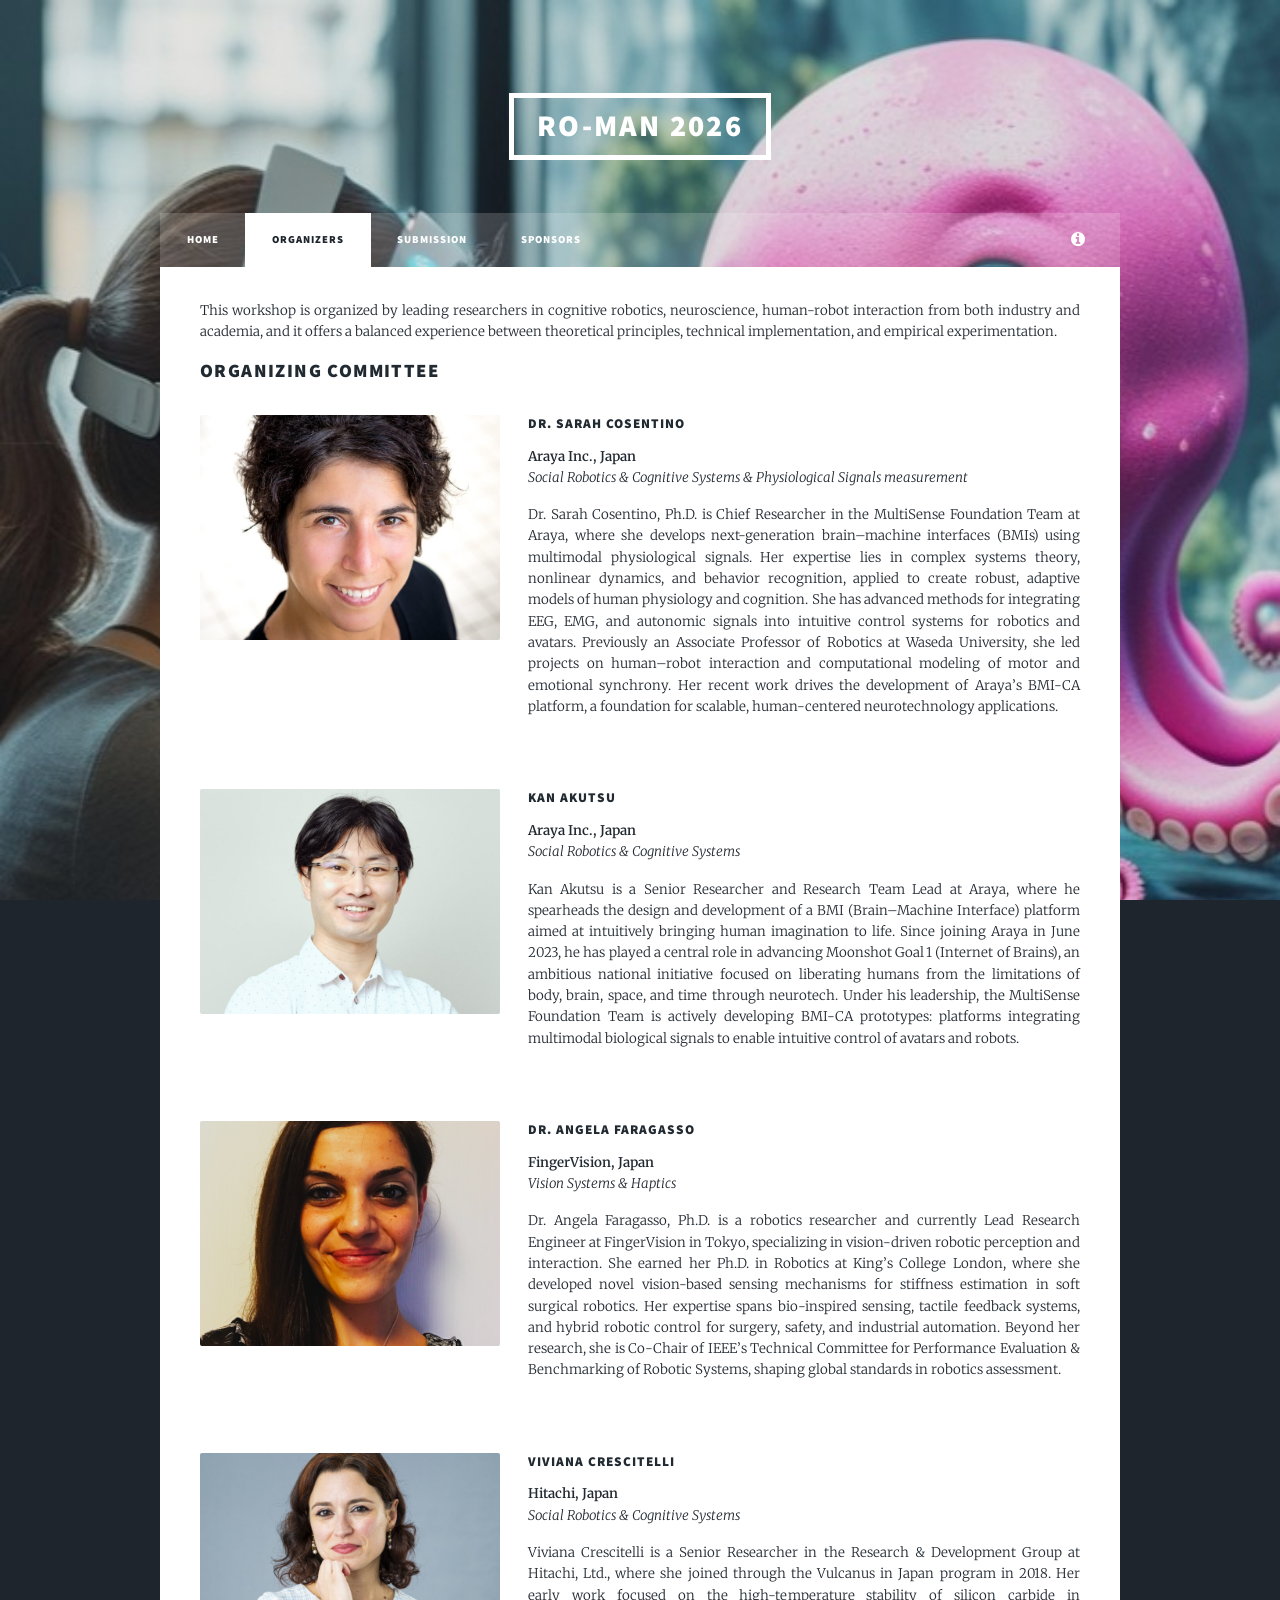
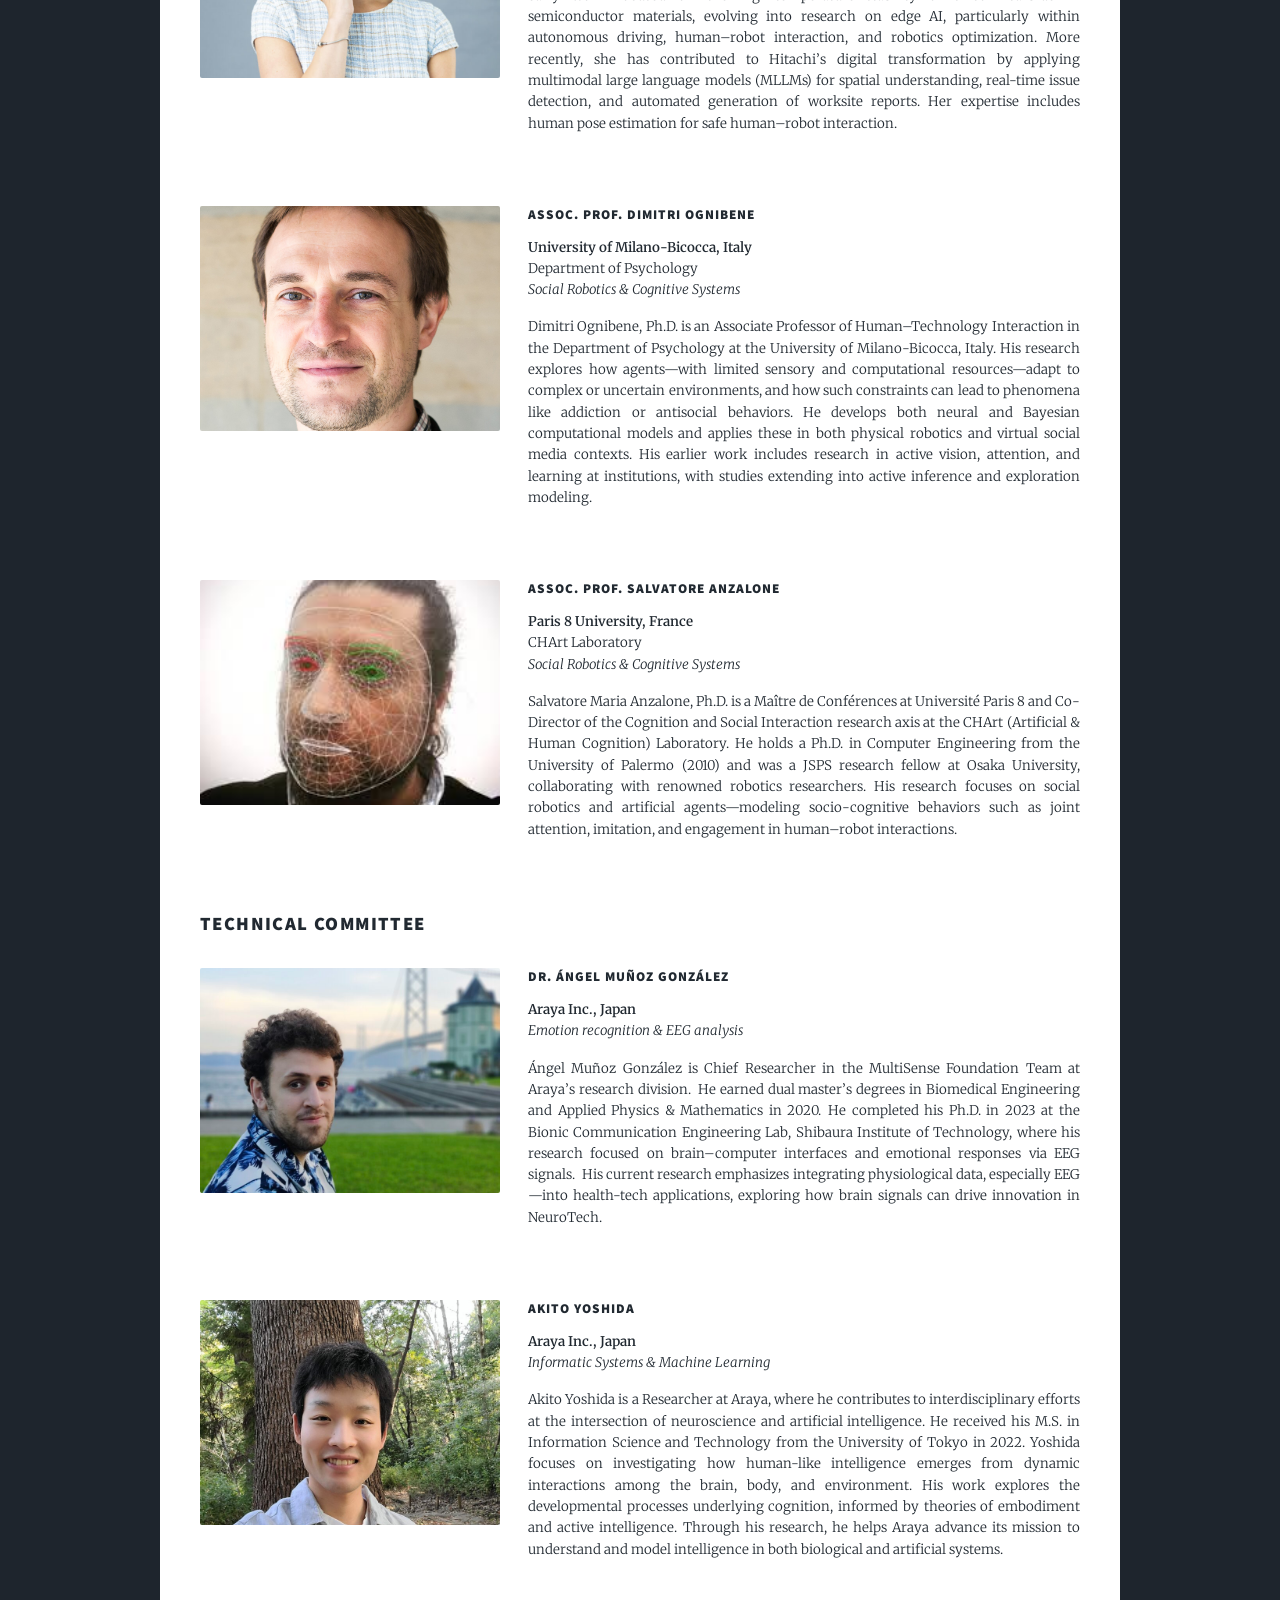
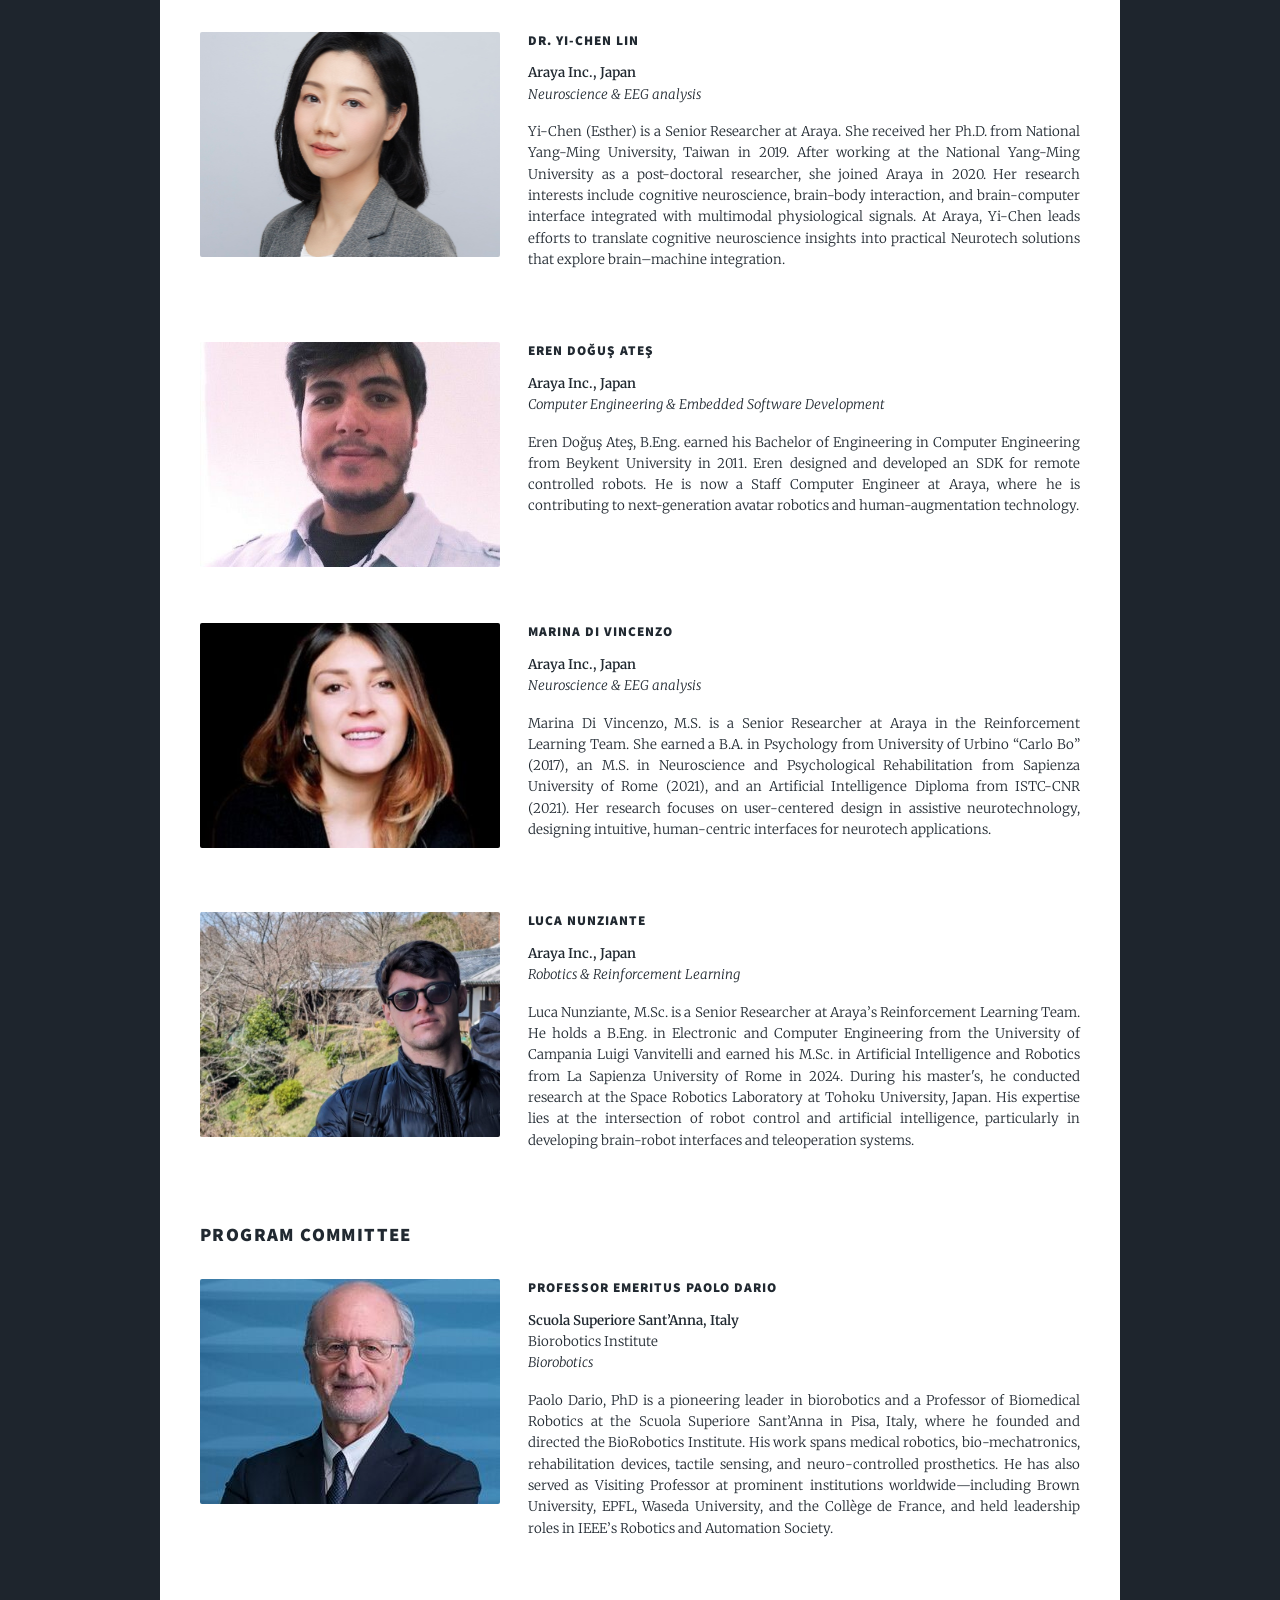
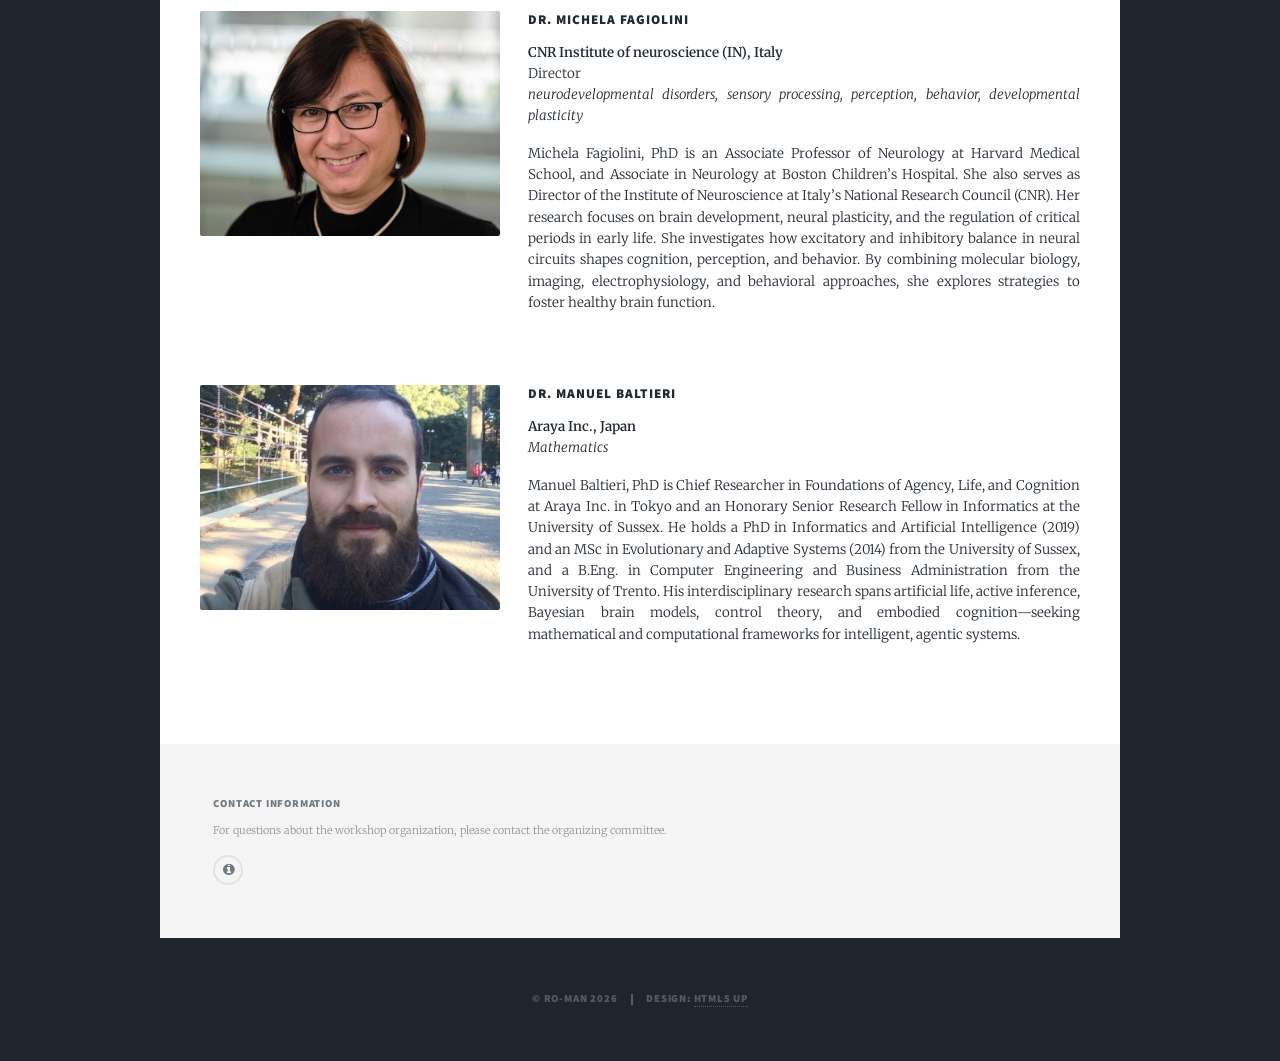
==== commit 224b537c: "added a submission page with button" ====
--- a/organizers.html
+++ b/organizers.html
@@ -55,7 +55,7 @@
 							<li><a href="index.html">Home</a></li>
 							<!-- <li><a href="gallery.html">Gallery</a></li> -->
 							<li class="active"><a href="organizers.html">Organizers</a></li>
-							<li><a href="registration.html">Registration</a></li>
+							<li><a href="submission.html">Submission</a></li>
 							<!-- <li><a href="program.html">Program</a></li> -->
 							<!-- <li><a href="contributions.html">Contributions</a></li> -->
 							<li><a href="sponsors.html">Sponsors</a></li>
